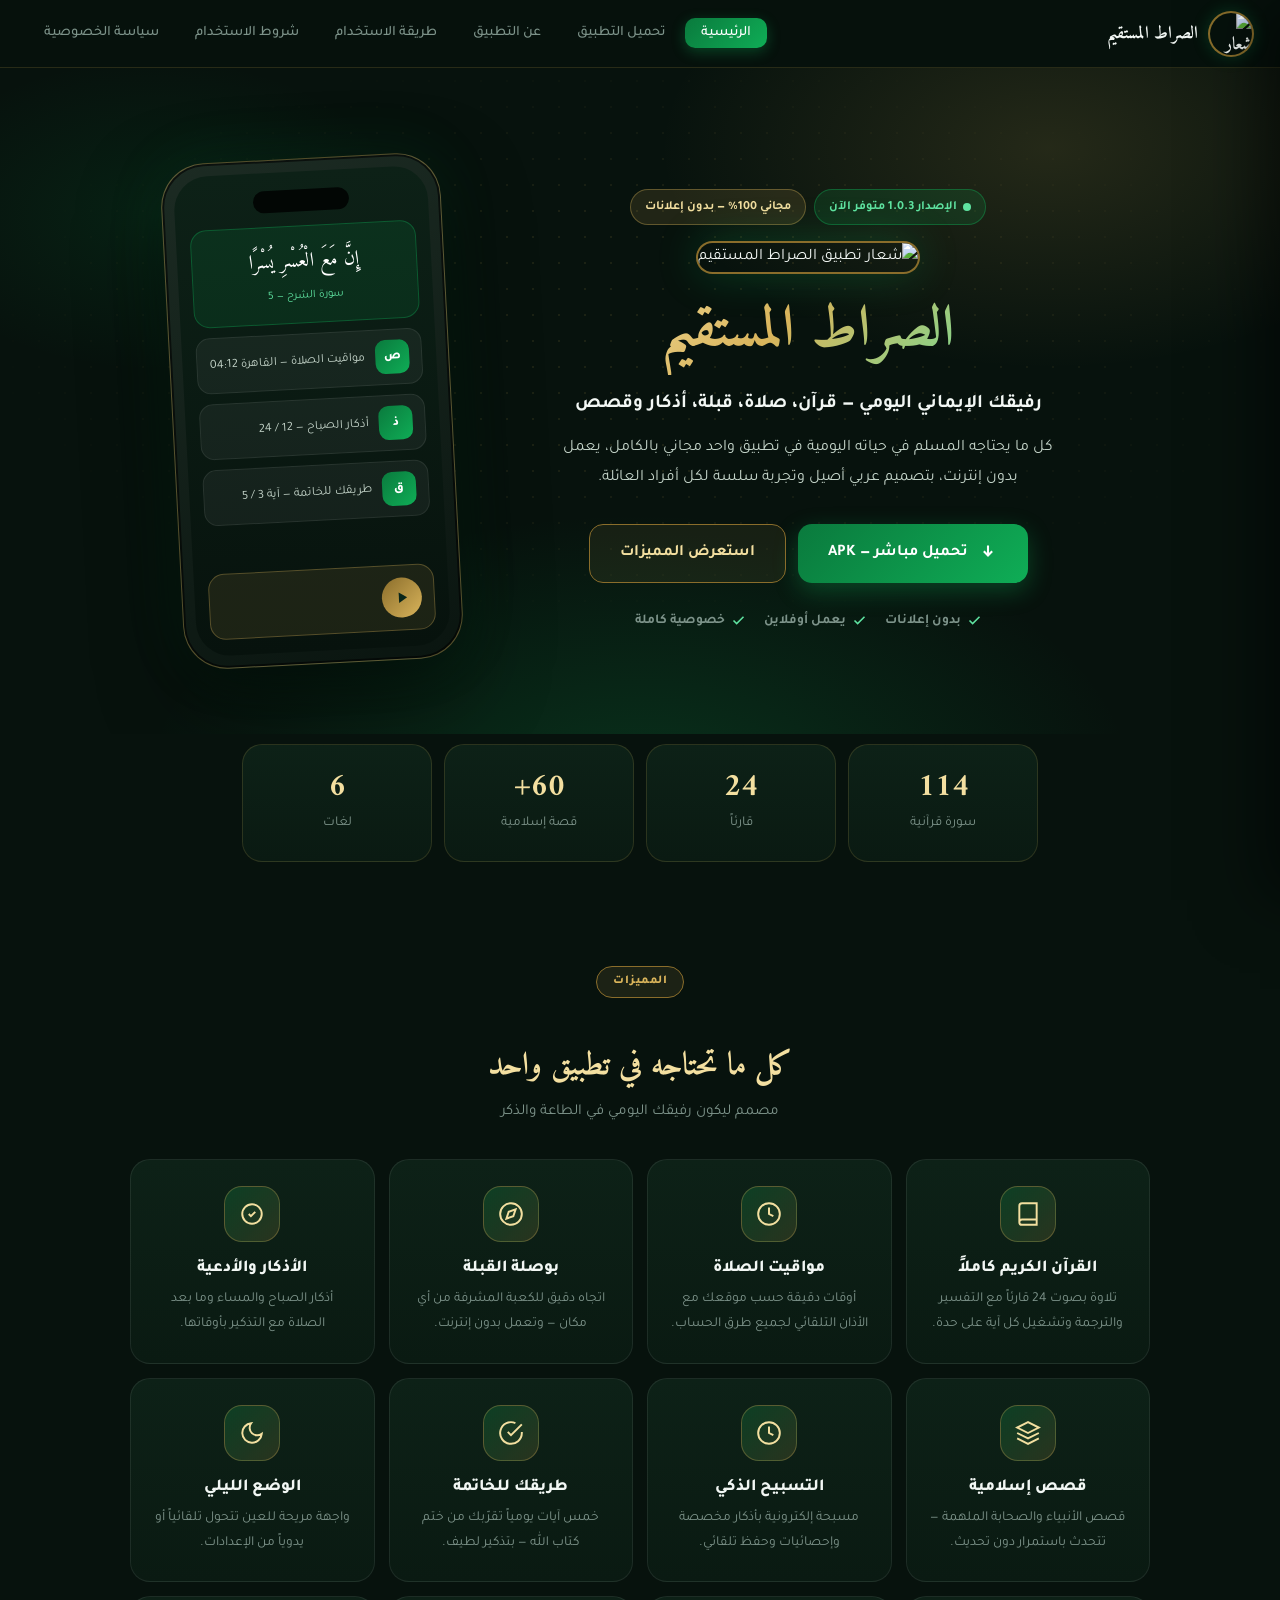
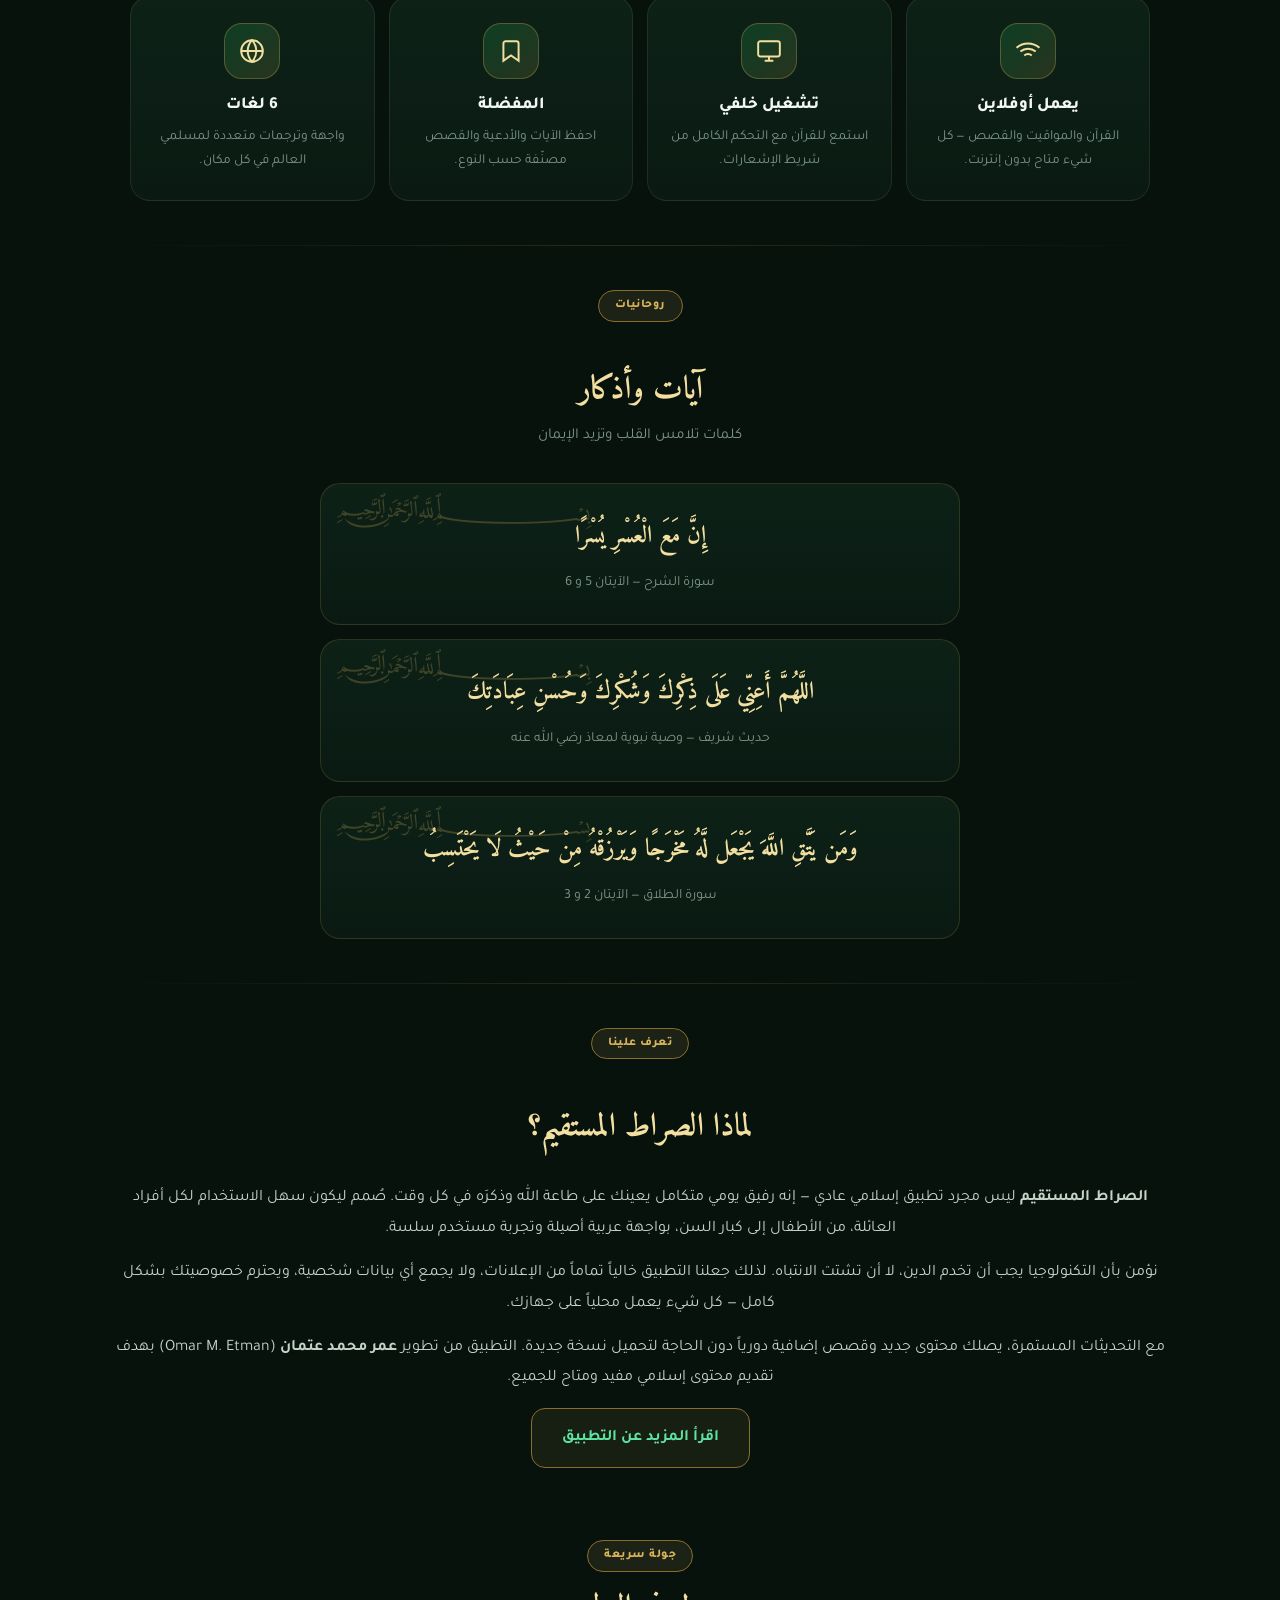
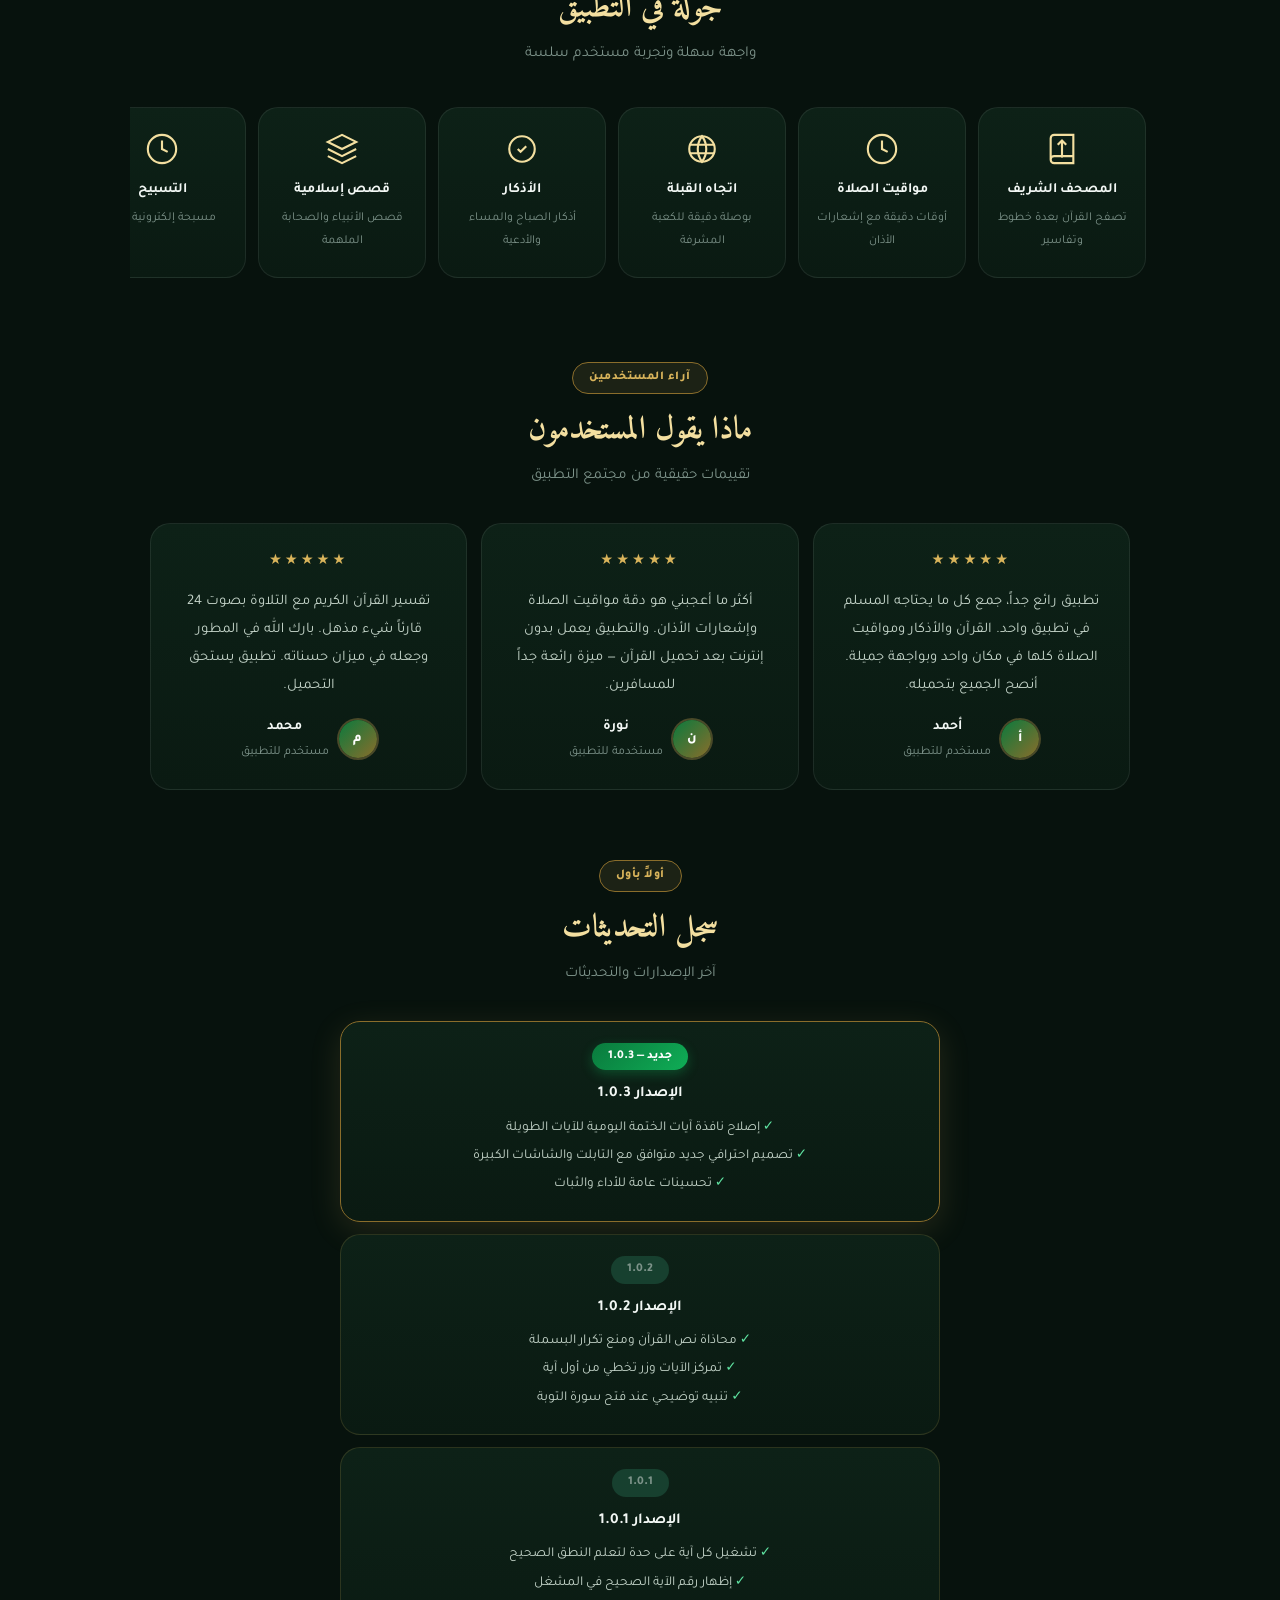
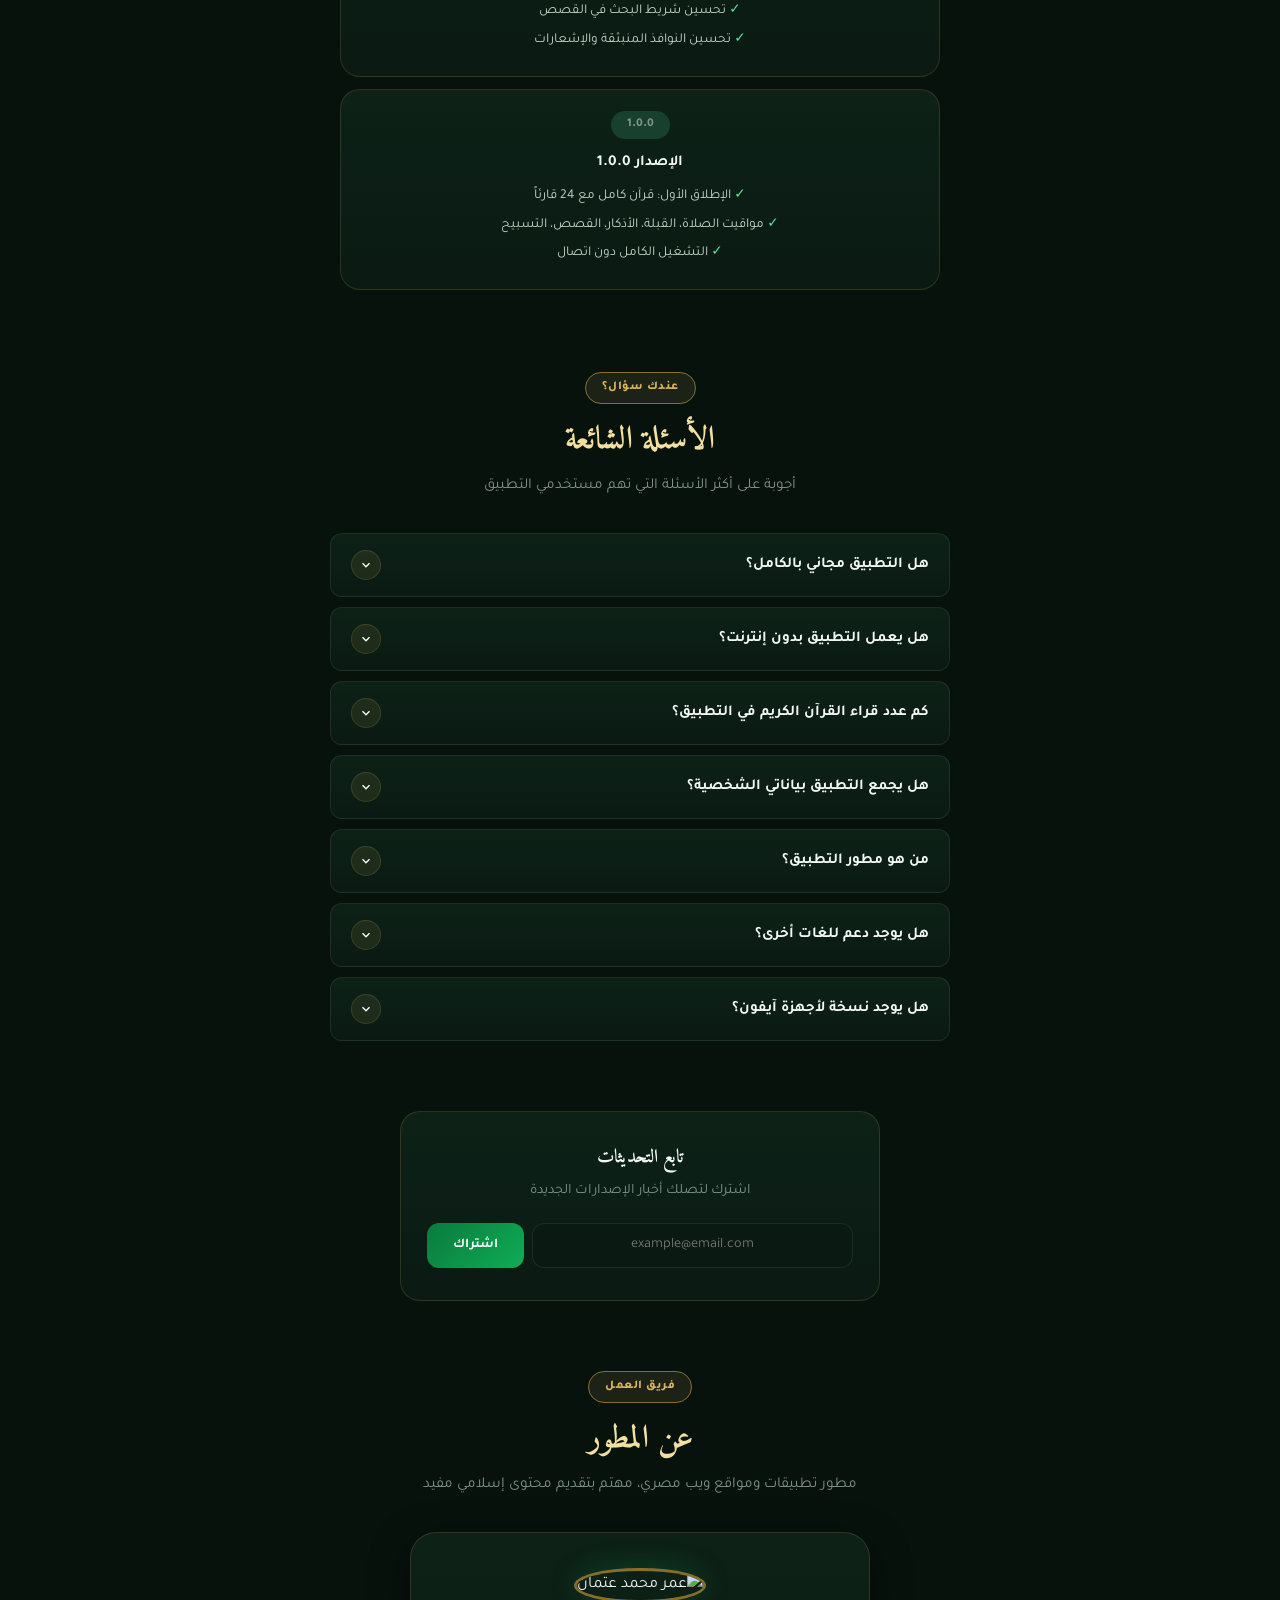
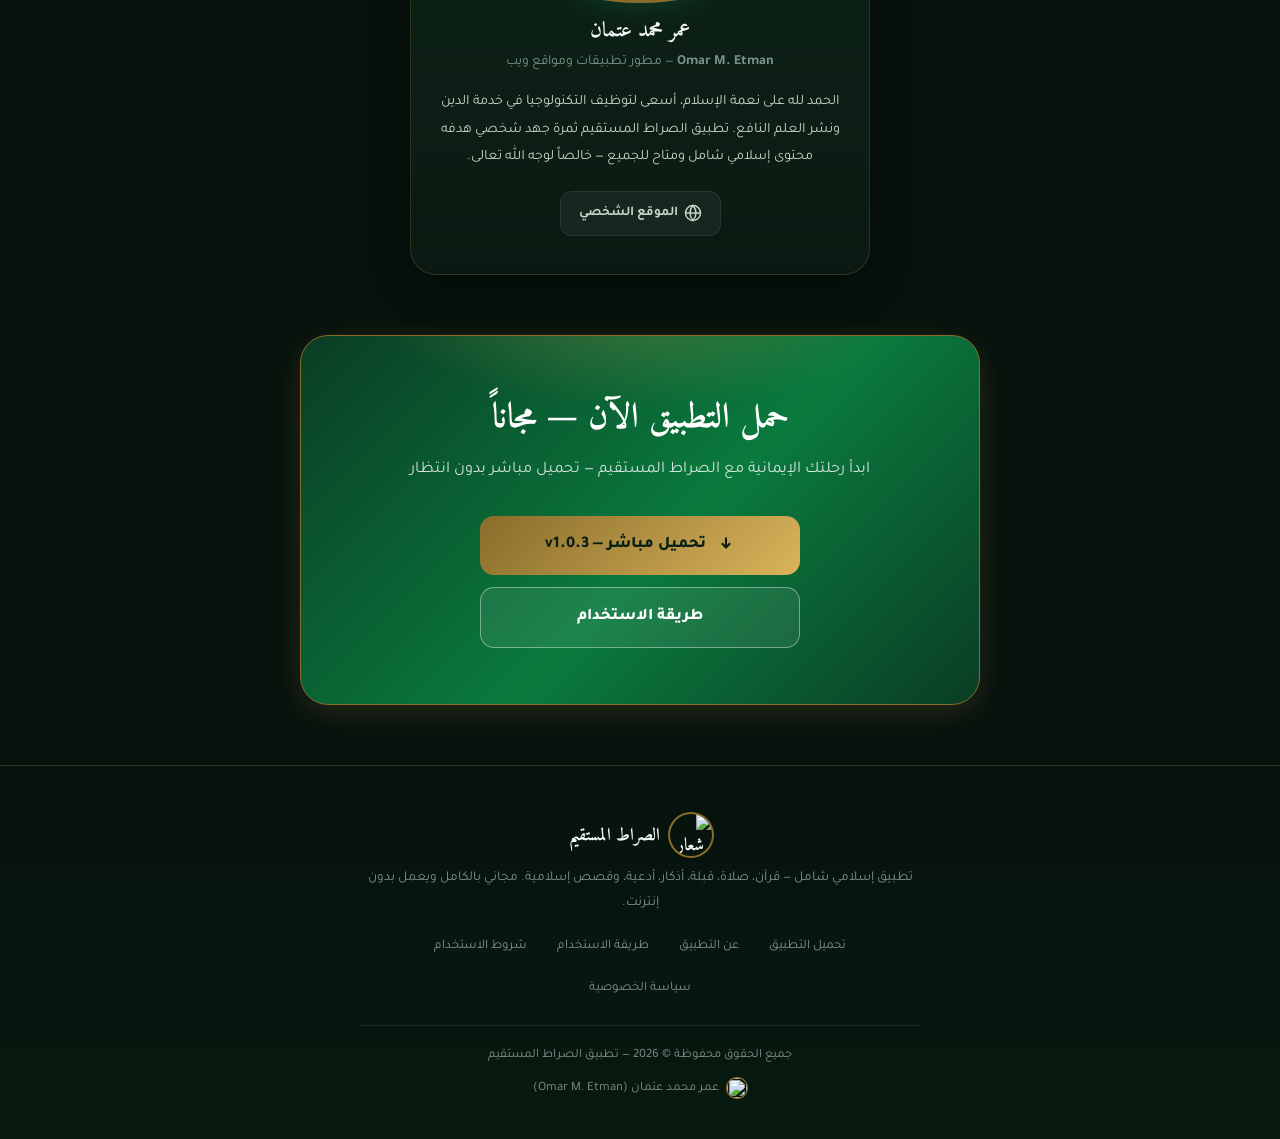
==== index.html @ 307fc407 "Website v2: emerald+gold redesign, direct APK download v1.0.3" ====
<!DOCTYPE html>
<html lang="ar" dir="rtl">
<head>
  <meta charset="UTF-8">
  <meta name="viewport" content="width=device-width, initial-scale=1.0">

  <title>الصراط المستقيم — تطبيق إسلامي متكامل | قرآن، صلاة، أذكار</title>
  <meta name="title" content="الصراط المستقيم — تطبيق إسلامي متكامل للقرآن والصلاة والأذكار">
  <meta name="description" content="تطبيق إسلامي شامل مجاني: القرآن الكريم كاملاً بصوت 24 قارئاً مع التفسير والترجمة، مواقيت الصلاة الدقيقة، بوصلة القبلة، الأذكار والأدعية، قصص الأنبياء والصحابة، تسبيح إلكتروني. يعمل بدون إنترنت.">
  <meta name="keywords" content="الصراط المستقيم, تطبيق إسلامي, قرآن كريم, مواقيت الصلاة, أذكار, أدعية, قصص الأنبياء, صحابة, قبلة, تسبيح, Islamic app, Sirat El-Mustaqeem">
  <meta name="author" content="تطبيق الصراط المستقيم">
  <meta name="robots" content="index, follow, max-snippet:-1, max-image-preview:large">
  <link rel="canonical" href="https://sirat-el-mustaqeem.netlify.app">

  <meta property="og:type" content="website">
  <meta property="og:url" content="https://sirat-el-mustaqeem.netlify.app">
  <meta property="og:title" content="الصراط المستقيم — تطبيق إسلامي متكامل">
  <meta property="og:description" content="تطبيق إسلامي مجاني شامل: القرآن كاملاً بصوت 24 قارئاً، مواقيت الصلاة، بوصلة القبلة، الأذكار، الأدعية، قصص الأنبياء والصحابة.">
  <meta property="og:image" content="https://i.ibb.co/MxVwcNMV/logo.png">
  <meta property="og:image:width" content="512">
  <meta property="og:image:height" content="512">
  <meta property="og:locale" content="ar_AR">
  <meta property="og:site_name" content="الصراط المستقيم">

  <meta name="twitter:card" content="summary_large_image">
  <meta name="twitter:title" content="الصراط المستقيم — تطبيق إسلامي متكامل">
  <meta name="twitter:description" content="القرآن الكريم كاملاً بصوت 24 قارئاً، مواقيت الصلاة، بوصلة القبلة، الأذكار، الأدعية، قصص الأنبياء والصحابة — تطبيق إسلامي شامل مجاني.">
  <meta name="twitter:image" content="https://i.ibb.co/MxVwcNMV/logo.png">

  <script type="application/ld+json">
  {
    "@context": "https://schema.org",
    "@type": "MobileApplication",
    "name": "الصراط المستقيم",
    "alternateName": "Sirat El-Mustaqeem",
    "applicationCategory": "Lifestyle",
    "operatingSystem": "Android 6.0+",
    "softwareVersion": "1.0.3",
    "description": "تطبيق إسلامي متكامل: القرآن الكريم كاملاً مع 24 قارئاً، مواقيت الصلاة، بوصلة القبلة، الأذكار والأدعية، قصص الأنبياء والصحابة.",
    "offers": { "@type": "Offer", "price": "0", "priceCurrency": "USD" },
    "author": {
      "@type": "Person",
      "name": "عمر محمد عتمان",
      "alternateName": ["Omar M. Etman", "عمر محمد عتمان", "omarmetman"],
      "url": "https://omarmetman.vercel.app",
      "sameAs": ["https://www.linkedin.com/in/omar-m-etman/"]
    },
    "creator": {
      "@type": "Person",
      "name": "عمر محمد عتمان",
      "url": "https://omarmetman.vercel.app"
    }
  }
  </script>
  <script type="application/ld+json">
  {
    "@context": "https://schema.org",
    "@type": "Organization",
    "name": "الصراط المستقيم",
    "alternateName": "Sirat El-Mustaqeem",
    "url": "https://sirat-el-mustaqeem.netlify.app",
    "logo": "https://i.ibb.co/MxVwcNMV/logo.png",
    "foundingDate": "2025",
    "founder": {
      "@type": "Person",
      "name": "عمر محمد عتمان",
      "alternateName": "Omar M. Etman"
    },
    "contactPoint": {
      "@type": "ContactPoint",
      "email": "omarmetman90@gmail.com",
      "contactType": "support",
      "name": "عمر محمد عتمان"
    }
  }
  </script>
  <script type="application/ld+json">
  {
    "@context": "https://schema.org",
    "@type": "FAQPage",
    "mainEntity": [
      {"@type":"Question","name":"هل التطبيق مجاني؟","acceptedAnswer":{"@type":"Answer","text":"نعم، التطبيق مجاني بالكامل ولا يحتوي على أي إعلانات أو اشتراكات."}},
      {"@type":"Question","name":"هل يعمل التطبيق بدون إنترنت؟","acceptedAnswer":{"@type":"Answer","text":"نعم، يمكن تحميل القرآن كاملاً بصوت القراء والأذكار للاستخدام دون اتصال."}},
      {"@type":"Question","name":"من هو مطور التطبيق؟","acceptedAnswer":{"@type":"Answer","text":"التطبيق من تطوير عمر محمد عتمان (Omar M. Etman)، مطور تطبيقات ومواقع ويب مصري."}},
      {"@type":"Question","name":"كم عدد قراء القرآن في التطبيق؟","acceptedAnswer":{"@type":"Answer","text":"يحتوي التطبيق على 24 قارئاً من أشهر قراء العالم الإسلامي."}}
    ]
  }
  </script>

  <link rel="icon" type="image/png" href="https://i.ibb.co/MxVwcNMV/logo.png">
  <link rel="apple-touch-icon" href="https://i.ibb.co/MxVwcNMV/logo.png">
  <meta name="theme-color" content="#07120d">
  <link rel="preconnect" href="https://fonts.googleapis.com">
  <link rel="preconnect" href="https://fonts.gstatic.com" crossorigin>
  <link href="https://fonts.googleapis.com/css2?family=Amiri:wght@400;600;700&family=Tajawal:wght@400;500;700;800&display=swap" rel="stylesheet">
  <link rel="stylesheet" href="style.css">
</head>
<body>
<div class="scroll-progress" id="scrollProgress"></div>
<button class="back-to-top" id="backToTop" onclick="window.scrollTo({top:0,behavior:'smooth'})" aria-label="العودة للأعلى">
  <svg viewBox="0 0 24 24" width="20" height="20" fill="none" stroke="currentColor" stroke-width="3"><polyline points="18 15 12 9 6 15"/></svg>
</button>

<header>
  <a href="index.html" class="logo">
    <img src="https://i.ibb.co/MxVwcNMV/logo.png" alt="شعار تطبيق الصراط المستقيم">
    <span>الصراط المستقيم</span>
  </a>
  <nav>
    <ul class="nav-links">
      <li><a href="index.html" class="active">الرئيسية</a></li>
      <li><a href="download.html">تحميل التطبيق</a></li>
      <li><a href="about.html">عن التطبيق</a></li>
      <li><a href="usage.html">طريقة الاستخدام</a></li>
      <li><a href="terms.html">شروط الاستخدام</a></li>
      <li><a href="privacy.html">سياسة الخصوصية</a></li>
    </ul>
  </nav>
  <button class="menu-btn" id="menuToggle" aria-label="فتح القائمة">
    <svg viewBox="0 0 24 24" width="26" height="26" stroke="currentColor" stroke-width="2.5" fill="none" stroke-linecap="round"><line x1="3" y1="12" x2="21" y2="12"/><line x1="3" y1="6" x2="21" y2="6"/><line x1="3" y1="18" x2="21" y2="18"/></svg>
  </button>
</header>

<div class="overlay" id="overlay"></div>
<div class="sidebar" id="sidebar">
  <div class="sidebar-header">
    <div class="logo">
      <img src="https://i.ibb.co/MxVwcNMV/logo.png" alt="شعار تطبيق الصراط المستقيم">
      <span>الصراط المستقيم</span>
    </div>
    <button class="close-btn" id="closeSidebar" aria-label="إغلاق القائمة">
      <svg viewBox="0 0 24 24" width="22" height="22" stroke="currentColor" stroke-width="2.5" fill="none" stroke-linecap="round"><line x1="18" y1="6" x2="6" y2="18"/><line x1="6" y1="6" x2="18" y2="18"/></svg>
    </button>
  </div>
  <ul class="sidebar-links">
    <li><a href="index.html" class="active">الرئيسية</a></li>
    <li><a href="download.html">تحميل التطبيق</a></li>
    <li><a href="about.html">عن التطبيق</a></li>
    <li><a href="usage.html">طريقة الاستخدام</a></li>
    <li><a href="terms.html">شروط الاستخدام</a></li>
    <li><a href="privacy.html">سياسة الخصوصية</a></li>
  </ul>
</div>

<section class="hero">
  <div class="hero-bg"></div>
  <div class="hero-inner">
    <div class="hero-content">
      <div class="hero-badges">
        <span class="hero-badge green"><span class="pulse-dot"></span> الإصدار 1.0.3 متوفر الآن</span>
        <span class="hero-badge">مجاني 100% — بدون إعلانات</span>
      </div>
      <div class="hero-logo">
        <img src="https://i.ibb.co/MxVwcNMV/logo.png" alt="شعار تطبيق الصراط المستقيم">
      </div>
      <h1>الصراط المستقيم</h1>
      <p class="hero-subtitle">رفيقك الإيماني اليومي — قرآن، صلاة، قبلة، أذكار وقصص</p>
      <p class="hero-desc">كل ما يحتاجه المسلم في حياته اليومية في تطبيق واحد مجاني بالكامل، يعمل بدون إنترنت، بتصميم عربي أصيل وتجربة سلسة لكل أفراد العائلة.</p>
      <div class="btns">
        <a href="https://github.com/omarmetman/Sirat-E-Mustaqeem/releases/latest/download/Sirat-E-Mustaqeem-v1.0.3.apk" class="btn btn-primary" download="Sirat-E-Mustaqeem-v1.0.3.apk">
          <svg viewBox="0 0 24 24" width="20" height="20" fill="none" stroke="currentColor" stroke-width="2.5"><polyline points="7 10 12 15 17 10"/><line x1="12" y1="15" x2="12" y2="3"/></svg>
          تحميل مباشر — APK
        </a>
        <a href="#features" class="btn btn-outline">استعرض المميزات</a>
      </div>
      <div class="trust-row">
        <span><svg viewBox="0 0 24 24" width="15" height="15" fill="none" stroke="currentColor" stroke-width="2.5"><polyline points="20 6 9 17 4 12"/></svg> بدون إعلانات</span>
        <span><svg viewBox="0 0 24 24" width="15" height="15" fill="none" stroke="currentColor" stroke-width="2.5"><polyline points="20 6 9 17 4 12"/></svg> يعمل أوفلاين</span>
        <span><svg viewBox="0 0 24 24" width="15" height="15" fill="none" stroke="currentColor" stroke-width="2.5"><polyline points="20 6 9 17 4 12"/></svg> خصوصية كاملة</span>
      </div>
    </div>
    <div class="phone-mockup" aria-hidden="true">
      <div class="phone-screen">
        <div class="phone-notch"></div>
        <div class="phone-verse">
          <div class="ar">إِنَّ مَعَ الْعُسْرِ يُسْرًا</div>
          <div class="ref">سورة الشرح — 5</div>
        </div>
        <div class="phone-row"><span class="dot">ص</span> مواقيت الصلاة — القاهرة 04:12</div>
        <div class="phone-row"><span class="dot">ذ</span> أذكار الصباح — 12 / 24</div>
        <div class="phone-row"><span class="dot">ق</span> طريقك للخاتمة — آية 3 / 5</div>
        <div class="phone-player">
          <span class="play"><svg viewBox="0 0 24 24" width="18" height="18" fill="currentColor"><path d="M8 5v14l11-7z"/></svg></span>
          <span class="bars"><i></i><i></i><i></i><i></i><i></i><i></i><i></i><i></i><i></i><i></i><i></i><i></i></span>
        </div>
      </div>
    </div>
  </div>
</section>

<section class="stats-section reveal">
  <div class="stats-row">
    <div class="stat-item"><span class="stat-number" data-count="114">114</span><span class="stat-label">سورة قرآنية</span></div>
    <div class="stat-item"><span class="stat-number" data-count="24">24</span><span class="stat-label">قارئاً</span></div>
    <div class="stat-item"><span class="stat-number" data-count="60" data-suffix="+">60+</span><span class="stat-label">قصة إسلامية</span></div>
    <div class="stat-item"><span class="stat-number" data-count="6">6</span><span class="stat-label">لغات</span></div>
  </div>
</section>

<main>
  <div class="main-card reveal" id="features" style="background:none;border:none;box-shadow:none;padding:0;max-width:1060px">
    <div class="section-title">
      <span class="kicker">المميزات</span>
      <h2>كل ما تحتاجه في تطبيق واحد</h2>
      <p>مصمم ليكون رفيقك اليومي في الطاعة والذكر</p>
    </div>

    <div class="features-grid">
      <div class="feature-card">
        <div class="f-icon"><svg viewBox="0 0 24 24" width="26" height="26" fill="none" stroke="currentColor" stroke-width="1.8"><path d="M4 19.5v-15A2.5 2.5 0 0 1 6.5 2H20v20H6.5a2.5 2.5 0 0 1 0-5H20"/></svg></div>
        <h3>القرآن الكريم كاملاً</h3>
        <p>تلاوة بصوت 24 قارئاً مع التفسير والترجمة وتشغيل كل آية على حدة.</p>
      </div>
      <div class="feature-card">
        <div class="f-icon"><svg viewBox="0 0 24 24" width="26" height="26" fill="none" stroke="currentColor" stroke-width="1.8"><circle cx="12" cy="12" r="10"/><polyline points="12 6 12 12 16 14"/></svg></div>
        <h3>مواقيت الصلاة</h3>
        <p>أوقات دقيقة حسب موقعك مع الأذان التلقائي لجميع طرق الحساب.</p>
      </div>
      <div class="feature-card">
        <div class="f-icon"><svg viewBox="0 0 24 24" width="26" height="26" fill="none" stroke="currentColor" stroke-width="1.8"><circle cx="12" cy="12" r="10"/><polygon points="16.24 7.76 14.12 14.12 7.76 16.24 9.88 9.88 16.24 7.76"/></svg></div>
        <h3>بوصلة القبلة</h3>
        <p>اتجاه دقيق للكعبة المشرفة من أي مكان — وتعمل بدون إنترنت.</p>
      </div>
      <div class="feature-card">
        <div class="f-icon"><svg viewBox="0 0 24 24" width="26" height="26" fill="none" stroke="currentColor" stroke-width="1.8"><path d="M9 12l2 2 4-4"/><path d="M21 12a9 9 0 1 1-18 0 9 9 0 0 1 18 0z"/></svg></div>
        <h3>الأذكار والأدعية</h3>
        <p>أذكار الصباح والمساء وما بعد الصلاة مع التذكير بأوقاتها.</p>
      </div>
      <div class="feature-card">
        <div class="f-icon"><svg viewBox="0 0 24 24" width="26" height="26" fill="none" stroke="currentColor" stroke-width="1.8"><path d="M12 2L2 7l10 5 10-5-10-5z"/><path d="M2 17l10 5 10-5"/><path d="M2 12l10 5 10-5"/></svg></div>
        <h3>قصص إسلامية</h3>
        <p>قصص الأنبياء والصحابة الملهمة — تتحدث باستمرار دون تحديث.</p>
      </div>
      <div class="feature-card">
        <div class="f-icon"><svg viewBox="0 0 24 24" width="26" height="26" fill="none" stroke="currentColor" stroke-width="1.8"><circle cx="12" cy="12" r="10"/><path d="M12 6v6l4 2"/></svg></div>
        <h3>التسبيح الذكي</h3>
        <p>مسبحة إلكترونية بأذكار مخصصة وإحصائيات وحفظ تلقائي.</p>
      </div>
      <div class="feature-card">
        <div class="f-icon"><svg viewBox="0 0 24 24" width="26" height="26" fill="none" stroke="currentColor" stroke-width="1.8"><path d="M22 11.08V12a10 10 0 1 1-5.93-9.14"/><polyline points="22 4 12 14.01 9 11.01"/></svg></div>
        <h3>طريقك للخاتمة</h3>
        <p>خمس آيات يومياً تقرّبك من ختم كتاب الله — بتذكير لطيف.</p>
      </div>
      <div class="feature-card">
        <div class="f-icon"><svg viewBox="0 0 24 24" width="26" height="26" fill="none" stroke="currentColor" stroke-width="1.8"><path d="M21 12.79A9 9 0 1 1 11.21 3 7 7 0 0 0 21 12.79z"/></svg></div>
        <h3>الوضع الليلي</h3>
        <p>واجهة مريحة للعين تتحول تلقائياً أو يدوياً من الإعدادات.</p>
      </div>
      <div class="feature-card">
        <div class="f-icon"><svg viewBox="0 0 24 24" width="26" height="26" fill="none" stroke="currentColor" stroke-width="1.8"><path d="M5 12.55a11 11 0 0 1 14.08 0"/><path d="M1.42 9a16 16 0 0 1 21.16 0"/><path d="M8.53 16.11a6 6 0 0 1 6.95 0"/><line x1="12" y1="20" x2="12.01" y2="20"/></svg></div>
        <h3>يعمل أوفلاين</h3>
        <p>القرآن والمواقيت والقصص — كل شيء متاح بدون إنترنت.</p>
      </div>
      <div class="feature-card">
        <div class="f-icon"><svg viewBox="0 0 24 24" width="26" height="26" fill="none" stroke="currentColor" stroke-width="1.8"><rect x="2" y="3" width="20" height="14" rx="2"/><line x1="8" y1="21" x2="16" y2="21"/><line x1="12" y1="17" x2="12" y2="21"/></svg></div>
        <h3>تشغيل خلفي</h3>
        <p>استمع للقرآن مع التحكم الكامل من شريط الإشعارات.</p>
      </div>
      <div class="feature-card">
        <div class="f-icon"><svg viewBox="0 0 24 24" width="26" height="26" fill="none" stroke="currentColor" stroke-width="1.8"><path d="M19 21l-7-5-7 5V5a2 2 0 0 1 2-2h10a2 2 0 0 1 2 2z"/></svg></div>
        <h3>المفضلة</h3>
        <p>احفظ الآيات والأدعية والقصص مصنّفة حسب النوع.</p>
      </div>
      <div class="feature-card">
        <div class="f-icon"><svg viewBox="0 0 24 24" width="26" height="26" fill="none" stroke="currentColor" stroke-width="1.8"><circle cx="12" cy="12" r="10"/><line x1="2" y1="12" x2="22" y2="12"/><path d="M12 2a15.3 15.3 0 0 1 4 10 15.3 15.3 0 0 1-4 10 15.3 15.3 0 0 1-4-10 15.3 15.3 0 0 1 4-10z"/></svg></div>
        <h3>6 لغات</h3>
        <p>واجهة وترجمات متعددة لمسلمي العالم في كل مكان.</p>
      </div>
    </div>

    <div class="divider" style="height:1px;background:linear-gradient(90deg,transparent,var(--border),transparent);margin:44px 0"></div>

    <div class="section-title">
      <span class="kicker">روحانيات</span>
      <h2>آيات وأذكار</h2>
      <p>كلمات تلامس القلب وتزيد الإيمان</p>
    </div>

    <div class="spiritual-list">
      <div class="spiritual-item">
        <div class="arabic">إِنَّ مَعَ الْعُسْرِ يُسْرًا</div>
        <p class="translation">سورة الشرح — الآيتان 5 و 6</p>
      </div>
      <div class="spiritual-item">
        <div class="arabic">اللَّهُمَّ أَعِنِّي عَلَى ذِكْرِكَ وَشُكْرِكَ وَحُسْنِ عِبَادَتِكَ</div>
        <p class="translation">حديث شريف — وصية نبوية لمعاذ رضي الله عنه</p>
      </div>
      <div class="spiritual-item">
        <div class="arabic">وَمَن يَتَّقِ اللَّهَ يَجْعَل لَّهُ مَخْرَجًا وَيَرْزُقْهُ مِنْ حَيْثُ لَا يَحْتَسِبُ</div>
        <p class="translation">سورة الطلاق — الآيتان 2 و 3</p>
      </div>
    </div>

    <div class="divider" style="height:1px;background:linear-gradient(90deg,transparent,var(--border),transparent);margin:44px 0"></div>

    <div class="section-title">
      <span class="kicker">تعرف علينا</span>
      <h2>لماذا الصراط المستقيم؟</h2>
    </div>

    <div class="about-app-text">
      <p><strong>الصراط المستقيم</strong> ليس مجرد تطبيق إسلامي عادي — إنه رفيق يومي متكامل يعينك على طاعة الله وذكرَه في كل وقت. صُمم ليكون سهل الاستخدام لكل أفراد العائلة، من الأطفال إلى كبار السن، بواجهة عربية أصيلة وتجربة مستخدم سلسة.</p>
      <p>نؤمن بأن التكنولوجيا يجب أن تخدم الدين، لا أن تشتت الانتباه. لذلك جعلنا التطبيق خالياً تماماً من الإعلانات، ولا يجمع أي بيانات شخصية، ويحترم خصوصيتك بشكل كامل — كل شيء يعمل محلياً على جهازك.</p>
      <p>مع التحديثات المستمرة، يصلك محتوى جديد وقصص إضافية دورياً دون الحاجة لتحميل نسخة جديدة. التطبيق من تطوير <strong>عمر محمد عتمان</strong> (Omar M. Etman) بهدف تقديم محتوى إسلامي مفيد ومتاح للجميع.</p>
      <p style="text-align:center;margin-top:14px"><a href="about.html" class="btn btn-outline">اقرأ المزيد عن التطبيق</a></p>
    </div>
  </div>
</main>

<section class="screenshots-section reveal">
  <div class="section-title">
    <span class="kicker">جولة سريعة</span>
    <h2>جولة في التطبيق</h2>
    <p>واجهة سهلة وتجربة مستخدم سلسة</p>
  </div>
  <div class="screenshots-scroll">
    <div class="screenshot-card">
      <svg class="scr-icon" viewBox="0 0 24 24" fill="none" stroke="currentColor" stroke-width="1.5"><path d="M4 19.5v-15A2.5 2.5 0 0 1 6.5 2H20v20H6.5a2.5 2.5 0 0 1 0-5H20"/><path d="M12 6v12"/><path d="M9 9l3-3 3 3"/></svg>
      <h4>المصحف الشريف</h4>
      <p>تصفح القرآن بعدة خطوط وتفاسير</p>
    </div>
    <div class="screenshot-card">
      <svg class="scr-icon" viewBox="0 0 24 24" fill="none" stroke="currentColor" stroke-width="1.5"><circle cx="12" cy="12" r="10"/><polyline points="12 6 12 12 16 14"/></svg>
      <h4>مواقيت الصلاة</h4>
      <p>أوقات دقيقة مع إشعارات الأذان</p>
    </div>
    <div class="screenshot-card">
      <svg class="scr-icon" viewBox="0 0 24 24" fill="none" stroke="currentColor" stroke-width="1.5"><path d="M21 12a9 9 0 1 1-18 0 9 9 0 0 1 18 0z"/><path d="M3.6 9h16.8M3.6 15h16.8"/><path d="M12 3a15 15 0 0 1 0 18 15 15 0 0 1 0-18z"/></svg>
      <h4>اتجاه القبلة</h4>
      <p>بوصلة دقيقة للكعبة المشرفة</p>
    </div>
    <div class="screenshot-card">
      <svg class="scr-icon" viewBox="0 0 24 24" fill="none" stroke="currentColor" stroke-width="1.5"><path d="M9 12l2 2 4-4"/><path d="M21 12a9 9 0 1 1-18 0 9 9 0 0 1 18 0z"/></svg>
      <h4>الأذكار</h4>
      <p>أذكار الصباح والمساء والأدعية</p>
    </div>
    <div class="screenshot-card">
      <svg class="scr-icon" viewBox="0 0 24 24" fill="none" stroke="currentColor" stroke-width="1.5"><path d="M12 2L2 7l10 5 10-5-10-5z"/><path d="M2 17l10 5 10-5"/><path d="M2 12l10 5 10-5"/></svg>
      <h4>قصص إسلامية</h4>
      <p>قصص الأنبياء والصحابة الملهمة</p>
    </div>
    <div class="screenshot-card">
      <svg class="scr-icon" viewBox="0 0 24 24" fill="none" stroke="currentColor" stroke-width="1.5"><circle cx="12" cy="12" r="10"/><path d="M12 6v6l4 2"/></svg>
      <h4>التسبيح</h4>
      <p>مسبحة إلكترونية ذكية</p>
    </div>
  </div>
</section>

<section class="testimonials-section reveal">
  <div class="section-title">
    <span class="kicker">آراء المستخدمين</span>
    <h2>ماذا يقول المستخدمون</h2>
    <p>تقييمات حقيقية من مجتمع التطبيق</p>
  </div>
  <div class="testimonials-list">
    <div class="testimonial-item">
      <div class="stars">★★★★★</div>
      <p class="quote">تطبيق رائع جداً، جمع كل ما يحتاجه المسلم في تطبيق واحد. القرآن والأذكار ومواقيت الصلاة كلها في مكان واحد وبواجهة جميلة. أنصح الجميع بتحميله.</p>
      <div class="author">
        <div class="author-avatar">أ</div>
        <div><div class="author-name">أحمد</div><div class="author-title">مستخدم للتطبيق</div></div>
      </div>
    </div>
    <div class="testimonial-item">
      <div class="stars">★★★★★</div>
      <p class="quote">أكثر ما أعجبني هو دقة مواقيت الصلاة وإشعارات الأذان. والتطبيق يعمل بدون إنترنت بعد تحميل القرآن — ميزة رائعة جداً للمسافرين.</p>
      <div class="author">
        <div class="author-avatar">ن</div>
        <div><div class="author-name">نورة</div><div class="author-title">مستخدمة للتطبيق</div></div>
      </div>
    </div>
    <div class="testimonial-item">
      <div class="stars">★★★★★</div>
      <p class="quote">تفسير القرآن الكريم مع التلاوة بصوت 24 قارئاً شيء مذهل. بارك الله في المطور وجعله في ميزان حسناته. تطبيق يستحق التحميل.</p>
      <div class="author">
        <div class="author-avatar">م</div>
        <div><div class="author-name">محمد</div><div class="author-title">مستخدم للتطبيق</div></div>
      </div>
    </div>
  </div>
</section>

<section class="changelog-section reveal">
  <div class="section-title">
    <span class="kicker">أولاً بأول</span>
    <h2>سجل التحديثات</h2>
    <p>آخر الإصدارات والتحديثات</p>
  </div>
  <div class="version-item latest">
    <span class="v-badge">جديد — 1.0.3</span>
    <div class="v-details">
      <h4>الإصدار 1.0.3</h4>
      <ul>
        <li>إصلاح نافذة آيات الختمة اليومية للآيات الطويلة</li>
        <li>تصميم احترافي جديد متوافق مع التابلت والشاشات الكبيرة</li>
        <li>تحسينات عامة للأداء والثبات</li>
      </ul>
    </div>
  </div>
  <div class="version-item">
    <span class="v-badge" style="background:var(--surface-3);color:var(--text-muted);box-shadow:none">1.0.2</span>
    <div class="v-details">
      <h4>الإصدار 1.0.2</h4>
      <ul>
        <li>محاذاة نص القرآن ومنع تكرار البسملة</li>
        <li>تمركز الآيات وزر تخطي من أول آية</li>
        <li>تنبيه توضيحي عند فتح سورة التوبة</li>
      </ul>
    </div>
  </div>
  <div class="version-item">
    <span class="v-badge" style="background:var(--surface-3);color:var(--text-muted);box-shadow:none">1.0.1</span>
    <div class="v-details">
      <h4>الإصدار 1.0.1</h4>
      <ul>
        <li>تشغيل كل آية على حدة لتعلم النطق الصحيح</li>
        <li>إظهار رقم الآية الصحيح في المشغل</li>
        <li>تحسين شريط البحث في القصص</li>
        <li>تحسين النوافذ المنبثقة والإشعارات</li>
      </ul>
    </div>
  </div>
  <div class="version-item">
    <span class="v-badge" style="background:var(--surface-3);color:var(--text-muted);box-shadow:none">1.0.0</span>
    <div class="v-details">
      <h4>الإصدار 1.0.0</h4>
      <ul>
        <li>الإطلاق الأول: قرآن كامل مع 24 قارئاً</li>
        <li>مواقيت الصلاة، القبلة، الأذكار، القصص، التسبيح</li>
        <li>التشغيل الكامل دون اتصال</li>
      </ul>
    </div>
  </div>
</section>

<section class="faq-section reveal">
  <div class="section-title">
    <span class="kicker">عندك سؤال؟</span>
    <h2>الأسئلة الشائعة</h2>
    <p>أجوبة على أكثر الأسئلة التي تهم مستخدمي التطبيق</p>
  </div>
  <div class="faq-list">
    <div class="faq-item">
      <button class="faq-question" onclick="toggleFaq(this)">
        <span>هل التطبيق مجاني بالكامل؟</span>
        <span class="faq-icon"><svg viewBox="0 0 24 24" fill="none" stroke="currentColor" stroke-width="2.5"><polyline points="6 9 12 15 18 9"/></svg></span>
      </button>
      <div class="faq-answer">
        <p>نعم، تطبيق الصراط المستقيم مجاني بالكامل ولا يحتوي على أي إعلانات أو اشتراكات أو عمليات شراء داخلية. جميع الميزات متاحة بدون أي دفع — خالصاً لوجه الله تعالى.</p>
      </div>
    </div>
    <div class="faq-item">
      <button class="faq-question" onclick="toggleFaq(this)">
        <span>هل يعمل التطبيق بدون إنترنت؟</span>
        <span class="faq-icon"><svg viewBox="0 0 24 24" fill="none" stroke="currentColor" stroke-width="2.5"><polyline points="6 9 12 15 18 9"/></svg></span>
      </button>
      <div class="faq-answer">
        <p>نعم، يمكنك تحميل القرآن الكريم كاملاً بصوت جميع القرّاء وجدول مواقيت الصلاة لـ 60 يوماً وجميع القصص الإسلامية لاستخدامها دون اتصال بالإنترنت.</p>
      </div>
    </div>
    <div class="faq-item">
      <button class="faq-question" onclick="toggleFaq(this)">
        <span>كم عدد قراء القرآن الكريم في التطبيق؟</span>
        <span class="faq-icon"><svg viewBox="0 0 24 24" fill="none" stroke="currentColor" stroke-width="2.5"><polyline points="6 9 12 15 18 9"/></svg></span>
      </button>
      <div class="faq-answer">
        <p>يحتوي التطبيق على 24 قارئاً من أشهر قراء العالم الإسلامي، منهم: عبدالباسط عبدالصمد، ماهر المعيقلي، مشاري العفاسي، ياسر الدوسري، سعد الغامدي، ناصر القطامي، وغيرهم الكثير.</p>
      </div>
    </div>
    <div class="faq-item">
      <button class="faq-question" onclick="toggleFaq(this)">
        <span>هل يجمع التطبيق بياناتي الشخصية؟</span>
        <span class="faq-icon"><svg viewBox="0 0 24 24" fill="none" stroke="currentColor" stroke-width="2.5"><polyline points="6 9 12 15 18 9"/></svg></span>
      </button>
      <div class="faq-answer">
        <p>لا، التطبيق لا يجمع أي بيانات شخصية على الإطلاق. يُستخدم موقعك فقط لحساب مواقيت الصلاة محلياً على جهازك ولا يُخزَّن أو يُرسَل لأي خادم خارجي.</p>
      </div>
    </div>
    <div class="faq-item">
      <button class="faq-question" onclick="toggleFaq(this)">
        <span>من هو مطور التطبيق؟</span>
        <span class="faq-icon"><svg viewBox="0 0 24 24" fill="none" stroke="currentColor" stroke-width="2.5"><polyline points="6 9 12 15 18 9"/></svg></span>
      </button>
      <div class="faq-answer">
        <p>التطبيق من تطوير <strong>عمر محمد عتمان</strong> (Omar M. Etman)، مطور تطبيقات ومواقع ويب مصري. للتواصل: <a href="mailto:omarmetman90@gmail.com" style="color:var(--accent-light)">omarmetman90@gmail.com</a></p>
      </div>
    </div>
    <div class="faq-item">
      <button class="faq-question" onclick="toggleFaq(this)">
        <span>هل يوجد دعم للغات أخرى؟</span>
        <span class="faq-icon"><svg viewBox="0 0 24 24" fill="none" stroke="currentColor" stroke-width="2.5"><polyline points="6 9 12 15 18 9"/></svg></span>
      </button>
      <div class="faq-answer">
        <p>نعم، التطبيق يدعم 6 لغات: العربية، الإنجليزية، الروسية، الفارسية، الكردية، والأوردو — مع ترجمة معاني القرآن بعدة لغات.</p>
      </div>
    </div>
    <div class="faq-item">
      <button class="faq-question" onclick="toggleFaq(this)">
        <span>هل يوجد نسخة لأجهزة آيفون؟</span>
        <span class="faq-icon"><svg viewBox="0 0 24 24" fill="none" stroke="currentColor" stroke-width="2.5"><polyline points="6 9 12 15 18 9"/></svg></span>
      </button>
      <div class="faq-answer">
        <p>حالياً التطبيق متاح لنظام أندرويد (6.0 فأعلى). نخطط لنسخة آيفون قريباً إن شاء الله — تابع صفحة التحميل لآخر المستجدات.</p>
      </div>
    </div>
  </div>
</section>

<section class="newsletter-section reveal">
  <div class="newsletter-box">
    <h3>تابع التحديثات</h3>
    <p>اشترك لتصلك أخبار الإصدارات الجديدة</p>
    <form class="newsletter-form" onsubmit="event.preventDefault();alert('شكراً لاشتراكك! سنرسل لك التحديثات الجديدة قريباً.')">
      <input type="email" placeholder="example@email.com" required aria-label="البريد الإلكتروني">
      <button type="submit">اشتراك</button>
    </form>
  </div>
</section>

<section class="dev-section reveal">
  <div class="section-title">
    <span class="kicker">فريق العمل</span>
    <h2>عن المطور</h2>
    <p>مطور تطبيقات ومواقع ويب مصري، مهتم بتقديم محتوى إسلامي مفيد</p>
  </div>
  <div class="dev-card">
    <img src="https://i.postimg.cc/pX4936kh/IMG-20250614-053423-094.jpg" alt="عمر محمد عتمان" class="dev-avatar">
    <h3>عمر محمد عتمان</h3>
    <p class="dev-title"><strong>Omar M. Etman</strong> — مطور تطبيقات ومواقع ويب</p>
    <p class="dev-bio">الحمد لله على نعمة الإسلام، أسعى لتوظيف التكنولوجيا في خدمة الدين ونشر العلم النافع. تطبيق الصراط المستقيم ثمرة جهد شخصي هدفه محتوى إسلامي شامل ومتاح للجميع — خالصاً لوجه الله تعالى.</p>
    <div class="dev-links">
      <a href="https://omarmetman.vercel.app" target="_blank" rel="noopener">
        <svg viewBox="0 0 24 24" width="18" height="18" fill="none" stroke="currentColor" stroke-width="2"><circle cx="12" cy="12" r="10"/><line x1="2" y1="12" x2="22" y2="12"/><path d="M12 2a15.3 15.3 0 0 1 4 10 15.3 15.3 0 0 1-4 10 15.3 15.3 0 0 1-4-10 15.3 15.3 0 0 1 4-10z"/></svg>
        الموقع الشخصي
      </a>
    </div>
  </div>
</section>

<section class="cta-section reveal">
  <div class="cta-inner">
    <h2>حمل التطبيق الآن — مجاناً</h2>
    <p>ابدأ رحلتك الإيمانية مع الصراط المستقيم — تحميل مباشر بدون انتظار</p>
    <div class="cta-btns">
      <a href="https://github.com/omarmetman/Sirat-E-Mustaqeem/releases/latest/download/Sirat-E-Mustaqeem-v1.0.3.apk" class="cta-btn-primary" download="Sirat-E-Mustaqeem-v1.0.3.apk">
        <svg viewBox="0 0 24 24" width="20" height="20" fill="none" stroke="currentColor" stroke-width="2.5"><polyline points="7 10 12 15 17 10"/><line x1="12" y1="15" x2="12" y2="3"/></svg>
        تحميل مباشر — v1.0.3
      </a>
      <a href="usage.html" class="cta-btn-secondary">طريقة الاستخدام</a>
    </div>
  </div>
</section>

<footer>
  <div class="footer-inner">
    <div class="flogo">
      <img src="https://i.ibb.co/MxVwcNMV/logo.png" alt="شعار التطبيق">
      <span>الصراط المستقيم</span>
    </div>
    <p>تطبيق إسلامي شامل — قرآن، صلاة، قبلة، أذكار، أدعية، وقصص إسلامية. مجاني بالكامل ويعمل بدون إنترنت.</p>
    <div class="footer-links">
      <a href="download.html">تحميل التطبيق</a>
      <a href="about.html">عن التطبيق</a>
      <a href="usage.html">طريقة الاستخدام</a>
      <a href="terms.html">شروط الاستخدام</a>
      <a href="privacy.html">سياسة الخصوصية</a>
    </div>
    <div class="footer-bottom">
      <p>جميع الحقوق محفوظة &copy; 2026 — تطبيق الصراط المستقيم</p>
      <a href="https://omarmetman.vercel.app" target="_blank" class="watermark">
        <img src="https://i.postimg.cc/1zjbK4tx/IMG-20250614-053423-094.jpg" alt=""> عمر محمد عتمان (Omar M. Etman)
      </a>
    </div>
  </div>
</footer>

<script>
const menuBtn = document.getElementById('menuToggle');
const closeBtn = document.getElementById('closeSidebar');
const sidebar = document.getElementById('sidebar');
const overlay = document.getElementById('overlay');
function openSidebar(){sidebar.classList.add('open');overlay.classList.add('show');document.body.classList.add('popup-open')}
function closeSidebarFn(){sidebar.classList.remove('open');overlay.classList.remove('show');document.body.classList.remove('popup-open')}
if(menuBtn) menuBtn.addEventListener('click',openSidebar);
if(closeBtn) closeBtn.addEventListener('click',closeSidebarFn);
if(overlay) overlay.addEventListener('click',closeSidebarFn);

function toggleFaq(btn) {
  const item = btn.parentElement;
  const isOpen = item.classList.contains('open');
  document.querySelectorAll('.faq-item.open').forEach(el => el.classList.remove('open'));
  if (!isOpen) item.classList.add('open');
}

(function(){
  const bar = document.getElementById('scrollProgress');
  const topBtn = document.getElementById('backToTop');
  function onScroll(){
    const max = document.documentElement.scrollHeight - window.innerHeight;
    const pct = max > 0 ? (window.scrollY / max) * 100 : 0;
    if(bar) bar.style.width = pct + '%';
    if(topBtn) topBtn.classList.toggle('show', window.scrollY > 400);
  }
  window.addEventListener('scroll', onScroll, {passive:true});
  onScroll();
})();

function animateCount(el){
  const target = parseInt(el.getAttribute('data-count') || '0', 10);
  const suffix = el.getAttribute('data-suffix') || '';
  if(!target || window.matchMedia('(prefers-reduced-motion: reduce)').matches){ el.textContent = target + suffix; return; }
  const dur = 1400, t0 = performance.now();
  function tick(t){
    const p = Math.min((t - t0) / dur, 1);
    const eased = 1 - Math.pow(1 - p, 3);
    el.textContent = Math.round(target * eased) + suffix;
    if(p < 1) requestAnimationFrame(tick);
  }
  requestAnimationFrame(tick);
}

function initReveal(){
  const els = document.querySelectorAll('.reveal');
  if(!('IntersectionObserver' in window)){ els.forEach(el => el.classList.add('visible')); return; }
  const counted = new WeakSet();
  const observer = new IntersectionObserver(entries => {
    entries.forEach(entry => {
      if(!entry.isIntersecting) return;
      entry.target.classList.add('visible');
      entry.target.querySelectorAll('.stat-number[data-count]').forEach(n => {
        if(!counted.has(n)){ counted.add(n); animateCount(n); }
      });
      observer.unobserve(entry.target);
    });
  }, { threshold: .12 });
  els.forEach(el => observer.observe(el));
  setTimeout(() => { els.forEach(el => el.classList.add('visible')); }, 3000);
}

window.addEventListener('load', initReveal);
if(document.readyState !== 'loading') initReveal();

(function(){
  const scroller = document.querySelector('.screenshots-scroll');
  if(!scroller) return;
  let scrollAmount = 0, paused = false;
  scroller.addEventListener('pointerenter', () => paused = true);
  scroller.addEventListener('pointerleave', () => paused = false);
  setInterval(() => {
    if(paused || document.hidden) return;
    scrollAmount += 200;
    if(scrollAmount >= scroller.scrollWidth - scroller.clientWidth - 10) scrollAmount = 0;
    scroller.scrollTo({ left: scrollAmount, behavior: 'smooth' });
  }, 3200);
})();
</script>

<script type="module">
import{initializeApp}from"https://www.gstatic.com/firebasejs/9.22.0/firebase-app.js";
import{getFirestore,collection,getDocs,query,orderBy,limit}from"https://www.gstatic.com/firebasejs/9.22.0/firebase-firestore.js";
const firebaseConfig={apiKey:"AIzaSyDdTsNknKa_N-hf6WyINYCuNz2XMmylbAk",authDomain:"yaqeen-95053.firebaseapp.com",projectId:"yaqeen-95053",storageBucket:"yaqeen-95053.firebasestorage.app",messagingSenderId:"357348261315",appId:"1:357348261315:web:9fc11d863b1ea9c1a49176"};
const app=initializeApp(firebaseConfig);const db=getFirestore(app);
async function loadUpdates(){try{const q=query(collection(db,"website_updates"),orderBy("created_at","desc"),limit(1));const snap=await getDocs(q);if(snap.empty)return;const doc=snap.docs[0];const data=doc.data();showBanner(data);showPopup(data)}catch(e){console.error(e)}}
function showBanner(data){const e=document.getElementById('s-banner');if(e)e.remove();const el=document.createElement('div');el.id='s-banner';el.className='sticky-banner';el.innerHTML='<span class="badge">تحديث</span><span><strong>'+data.title+':</strong> '+data.details+'</span><a href="'+data.link+'" target="_blank">'+(data.btn_text||'التفاصيل')+'</a>';document.body.prepend(el)}
function showPopup(data){const e=document.getElementById('notif-popup');if(e)e.remove();document.body.classList.add('popup-open');const el=document.createElement('div');el.id='notif-popup';el.className='notif-overlay';el.innerHTML='<div class="notif-box"><div class="icon"><svg viewBox="0 0 24 24" fill="none" stroke="var(--accent-light)" stroke-width="2"><path d="M18 8A6 6 0 0 0 6 8c0 7-3 9-3 9h18s-3-2-3-9"/><path d="M13.73 21a2 2 0 0 1-3.46 0"/></svg></div><h2>'+data.title+'</h2><p>'+data.details+'</p><div class="notif-actions"><a href="'+data.link+'" class="notif-btn notif-btn-primary" target="_blank">'+(data.btn_text||'عرض التفاصيل')+'</a><button class="notif-btn notif-btn-close">حسناً</button></div></div>';document.body.appendChild(el);el.querySelector('.notif-btn-close').addEventListener('click',()=>{el.remove();document.body.classList.remove('popup-open')});el.addEventListener('click',(e)=>{if(e.target===el){el.remove();document.body.classList.remove('popup-open')}})}
window.addEventListener('load',loadUpdates);
</script>
</body>
</html>
---- style.css ----
/* ============================================================
   الصراط المستقيم — Pro Design System v2
   هوية زمردية + ذهبية موحدة مع التطبيق | Tajawal للنصوص + Amiri للعناوين
   ============================================================ */
*,*::before,*::after{box-sizing:border-box;margin:0;padding:0}
html{scroll-behavior:smooth;scroll-padding-top:76px}
body{
  font-family:'Tajawal',system-ui,-apple-system,'Segoe UI',sans-serif;
  background:var(--bg);color:var(--text);
  line-height:1.8;min-height:100vh;overflow-x:hidden;
}
a{color:inherit;text-decoration:none}
img{max-width:100%;height:auto}
ul{list-style:none}
::selection{background:var(--accent);color:#fff}
:focus-visible{outline:2px solid var(--gold);outline-offset:3px;border-radius:6px}

:root{
  --bg:#07120d;
  --bg-soft:#0a1a12;
  --surface:#0d2117;
  --surface-2:#123024;
  --surface-3:#17402f;
  --accent:#0fad56;
  --accent-deep:#0a7a3d;
  --accent-light:#5fe3a1;
  --accent-glow:rgba(15,173,86,.32);
  --gold:#d9b45b;
  --gold-light:#f3dfa0;
  --gold-deep:#8a6d2b;
  --text:#f2f7f4;
  --text-2:#c4d4c9;
  --text-muted:#7d938a;
  --border:rgba(217,180,91,.16);
  --border-soft:rgba(255,255,255,.08);
  --radius:20px;
  --radius-sm:12px;
  --shadow:0 10px 40px rgba(0,0,0,.45);
  --shadow-gold:0 8px 32px rgba(217,180,91,.14);
  --font-display:'Amiri',serif;
}

h1,h2,h3{font-family:var(--font-display);font-weight:700;line-height:1.5}
h1{font-size:clamp(2rem,5.4vw,3.4rem)}
h2{font-size:clamp(1.4rem,3.2vw,2rem);margin-bottom:14px;color:var(--gold-light)}
p{color:var(--text-2);margin-bottom:12px;font-size:1rem;line-height:1.9}
.gold-text{color:var(--gold-light)}

/* ============ HEADER (glassy) ============ */
header{
  position:sticky;top:0;z-index:100;
  background:rgba(7,18,13,.82);
  -webkit-backdrop-filter:blur(14px);backdrop-filter:blur(14px);
  border-bottom:1px solid var(--border);
  padding:0 28px;height:68px;
  display:flex;align-items:center;justify-content:space-between;
}
.logo{display:flex;align-items:center;gap:12px;font-weight:800;font-size:1.1rem;font-family:var(--font-display)}
.logo img{width:42px;height:42px;border-radius:50%;box-shadow:0 0 0 2px var(--gold-deep),0 0 18px var(--accent-glow)}
.nav-links{display:flex;gap:4px}
.nav-links a{
  padding:8px 16px;border-radius:10px;
  transition:background .2s,color .2s;
  color:var(--text-muted);font-size:.9rem;font-weight:500;
}
.nav-links a:hover{background:rgba(255,255,255,.06);color:var(--text)}
.nav-links a.active{background:linear-gradient(135deg,var(--accent-deep),var(--accent));color:#fff;box-shadow:0 4px 14px var(--accent-glow)}
.menu-btn{
  display:none;background:rgba(255,255,255,.06);border:1px solid var(--border-soft);
  color:var(--text);cursor:pointer;padding:8px;border-radius:10px;
}

/* ============ OVERLAY + SIDEBAR ============ */
.overlay{display:none;position:fixed;inset:0;z-index:200;background:rgba(0,0,0,.65);-webkit-backdrop-filter:blur(2px);backdrop-filter:blur(2px)}
.overlay.show{display:block}
.sidebar{
  position:fixed;top:0;right:-300px;width:300px;height:100%;
  background:linear-gradient(180deg,var(--surface),var(--bg-soft));z-index:300;
  transition:right .35s cubic-bezier(.22,.9,.3,1);padding:22px;
  border-left:1px solid var(--border);
  box-shadow:-20px 0 60px rgba(0,0,0,.5);
}
.sidebar.open{right:0}
.sidebar-header{display:flex;justify-content:space-between;align-items:center;margin-bottom:26px}
.close-btn{background:rgba(255,255,255,.06);border:1px solid var(--border-soft);color:var(--text);cursor:pointer;padding:8px;border-radius:10px}
.sidebar-links{display:flex;flex-direction:column;gap:4px}
.sidebar-links a{
  display:block;padding:12px 16px;border-radius:12px;
  color:var(--text-2);transition:background .2s;font-weight:500;
}
.sidebar-links a:hover,.sidebar-links a.active{background:linear-gradient(135deg,var(--accent-deep),var(--accent));color:#fff}

/* ============ BUTTONS ============ */
.btn{
  display:inline-flex;align-items:center;justify-content:center;gap:10px;
  padding:14px 30px;border-radius:14px;
  font-family:inherit;font-size:1rem;font-weight:700;
  border:none;cursor:pointer;
  transition:transform .2s,box-shadow .2s,background .2s;
}
.btn:hover{transform:translateY(-3px)}
.btn:active{transform:translateY(0)}
.btn-primary{background:linear-gradient(135deg,var(--accent-deep),var(--accent));color:#fff;box-shadow:0 8px 24px var(--accent-glow)}
.btn-primary:hover{box-shadow:0 12px 32px var(--accent-glow)}
.btn-outline{background:rgba(217,180,91,.08);color:var(--gold-light);border:1px solid var(--gold-deep)}
.btn-outline:hover{border-color:var(--gold);background:rgba(217,180,91,.16)}

/* ============ HERO ============ */
.hero{
  position:relative;overflow:hidden;
  padding:90px 24px 70px;
  display:flex;align-items:center;justify-content:center;
}
header + .hero{margin-top:0}
.hero-bg{position:absolute;inset:0;pointer-events:none}
.hero-bg::before{
  content:'';position:absolute;inset:0;
  background:
    radial-gradient(600px 340px at 82% 12%,rgba(217,180,91,.14),transparent 65%),
    radial-gradient(760px 420px at 50% 108%,rgba(15,173,86,.20),transparent 65%),
    radial-gradient(420px 260px at 12% 22%,rgba(15,173,86,.10),transparent 60%);
}
.hero-bg::after{
  content:'';position:absolute;inset:0;opacity:.5;
  background-image:radial-gradient(rgba(217,180,91,.20) 1px,transparent 1px);
  background-size:26px 26px;
  -webkit-mask-image:radial-gradient(ellipse 70% 60% at 50% 40%,#000 30%,transparent 75%);
  mask-image:radial-gradient(ellipse 70% 60% at 50% 40%,#000 30%,transparent 75%);
}
.hero-inner{
  position:relative;z-index:1;
  display:flex;align-items:center;gap:56px;
  max-width:1060px;width:100%;flex-wrap:wrap;justify-content:center;
}
.hero-content{flex:1 1 420px;max-width:600px;text-align:center}
.hero-badges{display:flex;gap:8px;justify-content:center;flex-wrap:wrap;margin-bottom:18px}
.hero-badge{
  display:inline-flex;align-items:center;gap:6px;
  font-size:.78rem;font-weight:700;
  padding:6px 14px;border-radius:100px;
  background:rgba(217,180,91,.12);color:var(--gold-light);
  border:1px solid rgba(217,180,91,.35);
}
.hero-badge.green{background:rgba(15,173,86,.14);color:var(--accent-light);border-color:rgba(15,173,86,.4)}
.hero-badges .pulse-dot{width:8px;height:8px;border-radius:50%;background:var(--accent-light);box-shadow:0 0 0 0 rgba(95,227,161,.6);animation:pulse-ring 1.8s infinite}
@keyframes pulse-ring{0%{box-shadow:0 0 0 0 rgba(95,227,161,.55)}70%{box-shadow:0 0 0 9px rgba(95,227,161,0)}100%{box-shadow:0 0 0 0 rgba(95,227,161,0)}}
.hero-logo{margin-bottom:16px}
.hero-logo img{
  width:96px;height:96px;border-radius:28px;
  box-shadow:0 0 0 2px var(--gold-deep),0 0 44px var(--accent-glow);
}
.hero h1{
  background:linear-gradient(135deg,var(--gold-light) 10%,var(--gold) 45%,var(--accent-light) 90%);
  -webkit-background-clip:text;background-clip:text;-webkit-text-fill-color:transparent;
  margin-bottom:12px;font-size:clamp(2.2rem,5.4vw,3.6rem);
}
.hero-subtitle{font-size:1.2rem;margin-bottom:10px;color:var(--text);font-weight:700}
.hero-desc{font-size:1rem;max-width:520px;margin:0 auto 30px;color:var(--text-2)}
.hero .btns{display:flex;gap:12px;justify-content:center;flex-wrap:wrap;margin-bottom:26px}
.trust-row{display:flex;gap:18px;justify-content:center;flex-wrap:wrap;color:var(--text-muted);font-size:.85rem;font-weight:600}
.trust-row span{display:inline-flex;align-items:center;gap:6px}
.trust-row svg{color:var(--accent-light)}

/* Phone mockup (pure CSS) */
.phone-mockup{
  flex:0 1 280px;width:280px;max-width:78vw;
  border-radius:44px;padding:12px;
  background:linear-gradient(160deg,#1c2b23,#0a1510);
  border:1px solid rgba(217,180,91,.35);
  box-shadow:0 30px 80px rgba(0,0,0,.6),0 0 60px rgba(15,173,86,.12),inset 0 0 0 2px rgba(0,0,0,.6);
  transform:rotate(-3deg);
  transition:transform .4s;
}
.phone-mockup:hover{transform:rotate(0deg)}
.phone-screen{
  border-radius:34px;overflow:hidden;
  background:linear-gradient(180deg,#0d2117,#07120d);
  padding:18px 14px 16px;min-height:480px;
  display:flex;flex-direction:column;gap:10px;
}
.phone-notch{width:96px;height:22px;border-radius:12px;background:#020604;margin:0 auto 4px}
.phone-verse{
  background:rgba(15,173,86,.12);
  border:1px solid rgba(15,173,86,.35);
  border-radius:16px;padding:16px 12px;text-align:center;
}
.phone-verse .ar{font-family:var(--font-display);font-size:1.25rem;color:#fff;line-height:2}
.phone-verse .ref{font-size:.7rem;color:var(--accent-light);margin-top:4px}
.phone-row{
  display:flex;align-items:center;gap:10px;
  background:rgba(255,255,255,.05);
  border:1px solid var(--border-soft);
  border-radius:14px;padding:10px 12px;font-size:.78rem;color:var(--text-2);
}
.phone-row .dot{width:34px;height:34px;border-radius:10px;flex-shrink:0;
  background:linear-gradient(135deg,var(--accent-deep),var(--accent));
  display:flex;align-items:center;justify-content:center;color:#fff;font-weight:800}
.phone-player{
  margin-top:auto;background:rgba(217,180,91,.10);
  border:1px solid rgba(217,180,91,.3);
  border-radius:16px;padding:12px;
  display:flex;align-items:center;gap:10px;
}
.phone-player .play{
  width:40px;height:40px;border-radius:50%;flex-shrink:0;
  background:linear-gradient(135deg,var(--gold-deep),var(--gold));
  display:flex;align-items:center;justify-content:center;color:#08251a;
}
.phone-player .bars{flex:1;display:flex;align-items:flex-end;gap:3px;height:26px}
.phone-player .bars i{flex:1;background:var(--accent-light);border-radius:2px;opacity:.85;animation:eq 1.2s ease-in-out infinite}
.phone-player .bars i:nth-child(2n){animation-delay:.15s}.phone-player .bars i:nth-child(3n){animation-delay:.3s}
.phone-player .bars i:nth-child(4n){animation-delay:.45s}.phone-player .bars i:nth-child(5n){animation-delay:.6s}
@keyframes eq{0%,100%{height:30%}50%{height:100%}}

/* ============ STATS ============ */
.stats-section{padding:10px 20px 56px}
.stats-row{display:flex;justify-content:center;gap:12px;flex-wrap:wrap;max-width:820px;margin:0 auto}
.stat-item{
  flex:1;min-width:130px;max-width:190px;
  background:linear-gradient(180deg,var(--surface),var(--bg-soft));
  border:1px solid var(--border);border-radius:var(--radius);
  padding:26px 12px;text-align:center;
  transition:transform .25s,border-color .25s;
}
.stat-item:hover{transform:translateY(-4px);border-color:var(--gold-deep)}
.stat-number{display:block;font-size:2rem;font-weight:800;color:var(--gold-light);line-height:1;font-family:var(--font-display)}
.stat-label{display:block;font-size:.85rem;color:var(--text-muted);margin-top:8px}

/* ============ MAIN / GENERIC CONTENT ============ */
main{padding:48px 20px;min-height:70vh}
.main-card{
  max-width:860px;margin:0 auto;
  background:linear-gradient(180deg,var(--surface),var(--bg-soft));
  border:1px solid var(--border);
  border-radius:24px;padding:44px 48px;
  box-shadow:var(--shadow);
}
.main-card h1{margin-bottom:6px;text-align:center}
.main-card .meta{color:var(--text-muted);font-size:.88rem;margin-bottom:26px;display:block;text-align:center}
.main-card h2{font-size:1.25rem;margin-top:32px;margin-bottom:12px;text-align:center;color:var(--gold-light)}
.main-card p{text-align:center;margin-bottom:12px}
.main-card ul{padding:0;margin:0 auto 16px;max-width:540px}
.main-card ul li{color:var(--text-2);margin-bottom:8px;list-style:none;text-align:center}
.main-card ul li::before{content:'◆ ';color:var(--gold);font-size:.7em}
.main-card ul li strong{color:var(--text)}
.main-card a{color:var(--accent-light);font-weight:600}
.main-card a:hover{color:var(--gold-light)}
.main-card .divider{height:1px;background:linear-gradient(90deg,transparent,var(--border),transparent);margin:30px 0}

/* ============ SECTION TITLE ============ */
.section-title{text-align:center;margin-bottom:32px;padding:0 10px}
.section-title .kicker{
  display:inline-block;font-size:.75rem;font-weight:800;letter-spacing:.5px;
  color:var(--gold);border:1px solid var(--gold-deep);
  background:rgba(217,180,91,.1);
  padding:4px 16px;border-radius:100px;margin-bottom:12px;
}
.section-title h2{font-size:clamp(1.4rem,3.2vw,2rem);margin-bottom:8px}
.section-title p{color:var(--text-muted);max-width:520px;margin:0 auto;font-size:.95rem}

/* ============ FEATURES GRID ============ */
.features-section{padding:10px 20px 60px}
.features-grid{
  display:grid;gap:14px;max-width:1020px;margin:0 auto;
  grid-template-columns:repeat(auto-fill,minmax(230px,1fr));
}
.feature-card{
  background:linear-gradient(180deg,var(--surface),var(--bg-soft));
  border:1px solid var(--border-soft);
  border-radius:var(--radius);padding:26px 22px;text-align:center;
  transition:transform .25s,border-color .25s,box-shadow .25s;
  position:relative;overflow:hidden;
}
.feature-card::before{
  content:'';position:absolute;top:0;right:20%;left:20%;height:2px;
  background:linear-gradient(90deg,transparent,var(--gold),transparent);
  opacity:0;transition:opacity .25s;
}
.feature-card:hover{transform:translateY(-6px);border-color:var(--gold-deep);box-shadow:var(--shadow-gold)}
.feature-card:hover::before{opacity:1}
.feature-card .f-icon{
  width:56px;height:56px;margin:0 auto 14px;border-radius:18px;
  background:linear-gradient(135deg,rgba(15,173,86,.22),rgba(217,180,91,.14));
  border:1px solid rgba(217,180,91,.3);
  display:flex;align-items:center;justify-content:center;color:var(--gold-light);
}
.feature-card h3{font-size:1.05rem;margin-bottom:6px;color:var(--text);font-family:'Tajawal',sans-serif;font-weight:800}
.feature-card p{font-size:.86rem;color:var(--text-muted);margin:0;line-height:1.8}
/* legacy text list (kept compatible) */
.feature-item{padding:20px 0;border-bottom:1px solid var(--border-soft);text-align:center}
.feature-item:last-child{border-bottom:none}
.feature-item h3{font-size:1.05rem;margin-bottom:4px;color:var(--gold-light)}
.feature-item p{font-size:.92rem;color:var(--text-muted);margin:0 auto;max-width:560px}
.f-content{max-width:640px;margin:0 auto}

/* ============ SPIRITUAL ============ */
.spiritual-section{padding:10px 20px 60px}
.spiritual-list{max-width:640px;margin:0 auto;display:flex;flex-direction:column;gap:14px}
.spiritual-item{
  background:linear-gradient(180deg,var(--surface),var(--bg-soft));
  border:1px solid var(--border);border-radius:var(--radius);
  padding:28px 24px;text-align:center;position:relative;overflow:hidden;
}
.spiritual-item::before{content:'﷽';position:absolute;top:6px;left:14px;font-family:var(--font-display);color:rgba(217,180,91,.25);font-size:1.4rem}
.spiritual-item .arabic{font-family:var(--font-display);font-size:1.5rem;font-weight:700;margin-bottom:10px;color:var(--gold-light);line-height:2}
.spiritual-item .translation{color:var(--text-muted);font-size:.88rem;margin:0}

/* ============ TOUR CARDS ============ */
.screenshots-section{padding:10px 20px 60px;overflow:hidden}
.screenshots-scroll{display:flex;gap:12px;overflow-x:auto;padding:6px 4px 14px;scroll-snap-type:x mandatory;justify-content:flex-start;scroll-behavior:smooth;max-width:1020px;margin:0 auto}
.screenshots-scroll::-webkit-scrollbar{height:4px}
.screenshots-scroll::-webkit-scrollbar-track{background:transparent}
.screenshots-scroll::-webkit-scrollbar-thumb{background:linear-gradient(90deg,var(--accent),var(--gold));border-radius:4px}
.screenshot-card{
  flex:0 0 168px;scroll-snap-align:center;
  background:linear-gradient(180deg,var(--surface),var(--bg-soft));
  border:1px solid var(--border-soft);border-radius:var(--radius);
  padding:24px 14px;text-align:center;transition:transform .25s,border-color .25s;
}
.screenshot-card:hover{transform:translateY(-5px);border-color:var(--gold-deep)}
.screenshot-card .scr-icon{width:34px;height:34px;margin:0 auto 12px;color:var(--gold-light);display:block}
.screenshot-card h4{font-size:.88rem;margin-bottom:4px}
.screenshot-card p{font-size:.76rem;color:var(--text-muted);margin:0}

/* ============ TESTIMONIALS ============ */
.testimonials-section{padding:10px 20px 60px}
.testimonials-list{max-width:980px;margin:0 auto;display:grid;gap:14px;grid-template-columns:repeat(auto-fill,minmax(260px,1fr))}
.testimonial-item{
  background:linear-gradient(180deg,var(--surface),var(--bg-soft));
  border:1px solid var(--border-soft);border-radius:var(--radius);
  padding:26px 24px;text-align:center;
  display:flex;flex-direction:column;gap:14px;
}
.testimonial-item .stars{color:var(--gold);letter-spacing:3px;font-size:.9rem}
.testimonial-item .quote{font-size:.92rem;color:var(--text-2);line-height:1.9;margin:0;flex:1}
.testimonial-item .author{display:flex;align-items:center;justify-content:center;gap:10px}
.testimonial-item .author-avatar{
  width:38px;height:38px;border-radius:50%;
  background:linear-gradient(135deg,var(--accent-deep),var(--gold-deep));
  display:flex;align-items:center;justify-content:center;color:#fff;font-weight:800;font-size:.85rem;
  box-shadow:0 0 0 2px rgba(217,180,91,.3);
}
.testimonial-item .author-name{font-size:.88rem;font-weight:700}
.testimonial-item .author-title{font-size:.78rem;color:var(--text-muted)}

/* ============ CHANGELOG ============ */
.changelog-section{padding:10px 20px 60px;max-width:640px;margin:0 auto}
.version-item{
  padding:20px 22px;
  background:linear-gradient(180deg,var(--surface),var(--bg-soft));
  border:1px solid var(--border);border-radius:var(--radius);
  margin-bottom:12px;text-align:center;position:relative;overflow:hidden;
}
.version-item.latest{border-color:var(--gold-deep);box-shadow:var(--shadow-gold)}
.version-item .v-badge{
  display:inline-block;
  background:linear-gradient(135deg,var(--accent-deep),var(--accent));
  color:#fff;padding:3px 16px;border-radius:100px;
  font-size:.75rem;font-weight:800;margin-bottom:10px;
  box-shadow:0 4px 12px var(--accent-glow);
}
.version-item .v-details h4{font-size:.95rem;margin-bottom:6px;font-family:'Tajawal',sans-serif}
.version-item .v-details p{font-size:.85rem;color:var(--text-muted);margin:0}
.version-item .v-details ul{margin-top:8px;padding:0}
.version-item .v-details ul li{font-size:.85rem;color:var(--text-2);margin-bottom:4px;list-style:none}
.version-item .v-details ul li::before{content:'✓ ';color:var(--accent-light);font-weight:800}

/* ============ FAQ ============ */
.faq-section{padding:10px 20px 60px;max-width:660px;margin:0 auto}
.faq-list{display:flex;flex-direction:column;gap:10px}
.faq-item{
  background:linear-gradient(180deg,var(--surface),var(--bg-soft));
  border:1px solid var(--border-soft);border-radius:var(--radius-sm);
  overflow:hidden;transition:border-color .25s;
}
.faq-item.open{border-color:var(--gold-deep)}
.faq-question{
  width:100%;display:flex;align-items:center;justify-content:space-between;
  padding:16px 20px;background:none;border:none;color:var(--text);
  font-family:inherit;font-size:.95rem;font-weight:700;cursor:pointer;
  text-align:right;gap:12px;
}
.faq-question:hover{color:var(--gold-light)}
.faq-question .faq-icon{
  flex-shrink:0;width:30px;height:30px;border-radius:50%;
  background:rgba(217,180,91,.1);border:1px solid var(--border);
  display:flex;align-items:center;justify-content:center;
  transition:transform .3s,background .3s;
}
.faq-question .faq-icon svg{width:14px;height:14px}
.faq-item.open .faq-question .faq-icon{transform:rotate(180deg);background:var(--accent);border-color:var(--accent);color:#fff}
.faq-answer{max-height:0;overflow:hidden;transition:max-height .35s ease}
.faq-item.open .faq-answer{max-height:420px}
.faq-answer p{font-size:.9rem;color:var(--text-muted);margin:0;text-align:right;padding:0 20px 18px}

/* ============ DOWNLOAD PAGE ============ */
.dl-page{padding:56px 20px;max-width:720px;margin:0 auto}
.dl-hero{text-align:center;margin-bottom:30px}
.dl-hero h1{font-size:clamp(1.8rem,4.5vw,2.6rem)}
.dl-hero p{color:var(--text-muted)}
.dl-box{
  margin:0 auto 26px;
  background:linear-gradient(180deg,var(--surface),var(--bg-soft));
  border:1px solid var(--gold-deep);border-radius:26px;
  padding:44px 32px;text-align:center;
  box-shadow:var(--shadow-gold),var(--shadow);
  position:relative;overflow:hidden;
}
.dl-box::before{
  content:'';position:absolute;top:0;right:10%;left:10%;height:3px;
  background:linear-gradient(90deg,transparent,var(--gold),transparent);
}
.dl-box .apk-icon{width:40px;height:40px;margin-bottom:12px;color:var(--gold-light)}
.dl-badges{display:flex;gap:8px;justify-content:center;flex-wrap:wrap;margin-bottom:20px}
.dl-badges .version{
  display:inline-block;
  background:linear-gradient(135deg,var(--accent-deep),var(--accent));
  color:#fff;padding:5px 18px;border-radius:100px;
  font-size:.85rem;font-weight:800;
  box-shadow:0 4px 14px var(--accent-glow);
}
.dl-badges .size{
  display:inline-block;color:var(--gold-light);
  border:1px solid var(--gold-deep);background:rgba(217,180,91,.08);
  padding:5px 18px;border-radius:100px;font-size:.85rem;font-weight:700;
}
.dl-box .dl-btn{
  display:inline-flex;align-items:center;justify-content:center;gap:10px;
  width:100%;max-width:340px;
  padding:17px 30px;border-radius:16px;
  background:linear-gradient(135deg,var(--gold-deep),var(--gold) 60%,var(--gold-light));
  color:#0a1f14;font-size:1.1rem;font-family:inherit;font-weight:800;
  border:none;cursor:pointer;
  transition:transform .2s,box-shadow .2s;
  box-shadow:0 10px 30px rgba(217,180,91,.35);
}
.dl-box .dl-btn:hover{transform:translateY(-3px) scale(1.01);box-shadow:0 16px 40px rgba(217,180,91,.45)}
.dl-meta{display:flex;gap:16px;justify-content:center;flex-wrap:wrap;margin-top:18px;color:var(--text-muted);font-size:.82rem}
.dl-meta span{display:inline-flex;align-items:center;gap:6px}
.dl-meta svg{color:var(--accent-light)}
.dl-row{display:flex;align-items:center;justify-content:center;gap:12px;flex-wrap:wrap;margin:12px 0}
.feature-list{text-align:center;max-width:420px;margin:26px auto 0;display:grid;gap:2px}
.feature-list li{padding:7px 0;color:var(--text-2);font-size:.9rem;border-bottom:1px dashed rgba(255,255,255,.06)}
.feature-list li:last-child{border-bottom:none}
.feature-list li::before{content:'✓ ';color:var(--accent-light);font-weight:800}
.steps{display:grid;gap:12px;margin:0 auto;max-width:560px}
.step{
  display:flex;gap:14px;align-items:flex-start;text-align:right;
  background:var(--surface);border:1px solid var(--border-soft);
  border-radius:var(--radius-sm);padding:16px 18px;
}
.step .n{
  flex-shrink:0;width:34px;height:34px;border-radius:50%;
  background:linear-gradient(135deg,var(--accent-deep),var(--accent));
  color:#fff;font-weight:800;display:flex;align-items:center;justify-content:center;
  box-shadow:0 4px 12px var(--accent-glow);
}
.step p{margin:0;font-size:.9rem}
.notes{
  max-width:560px;margin:0 auto 30px;
  background:rgba(217,180,91,.06);
  border:1px solid var(--gold-deep);border-radius:var(--radius-sm);
  padding:22px 26px;text-align:center;
}
.notes h3{color:var(--gold-light);margin-bottom:8px;font-size:1rem}
.notes p{color:var(--text-muted);font-size:.88rem;margin:0}

/* ============ REPORT FORM ============ */
.report-section{padding:10px 20px 60px;max-width:520px;margin:0 auto}
.report-form{display:flex;flex-direction:column;gap:12px}
.report-form input,.report-form textarea{
  width:100%;padding:14px 18px;border-radius:var(--radius-sm);
  background:var(--bg-soft);border:1px solid var(--border-soft);
  color:var(--text);font-family:inherit;font-size:.92rem;
  transition:border-color .3s;text-align:right;
}
.report-form input:focus,.report-form textarea:focus{outline:none;border-color:var(--accent);box-shadow:0 0 0 3px var(--accent-glow)}
.report-form textarea{min-height:110px;resize:vertical}
.report-form .btn{width:100%;justify-content:center}
.report-status{text-align:center;padding:10px;border-radius:var(--radius-sm);font-size:.87rem;display:none}
.report-status.success{display:block;background:rgba(15,173,86,.12);color:var(--accent-light);border:1px solid rgba(15,173,86,.3)}
.report-status.error{display:block;background:rgba(239,68,68,.12);color:#f87171;border:1px solid rgba(239,68,68,.25)}

/* ============ FOOTER ============ */
footer{border-top:1px solid var(--border);padding:48px 20px 28px;text-align:center;background:linear-gradient(180deg,transparent,rgba(15,173,86,.05))}
.footer-inner{max-width:560px;margin:0 auto}
.footer-inner .flogo{display:flex;align-items:center;justify-content:center;gap:10px;font-weight:800;font-size:1.1rem;margin-bottom:10px;font-family:var(--font-display)}
.footer-inner .flogo img{width:42px;height:42px;border-radius:50%;box-shadow:0 0 0 2px var(--gold-deep)}
.footer-inner p{font-size:.85rem;color:var(--text-muted);line-height:1.8;margin-bottom:14px}
.footer-links{display:flex;gap:6px;justify-content:center;flex-wrap:wrap;margin-bottom:18px}
.footer-links a{font-size:.82rem;color:var(--text-muted);padding:6px 12px;border-radius:8px;transition:color .2s,background .2s}
.footer-links a:hover{color:var(--gold-light);background:rgba(217,180,91,.08)}
.footer-bottom{padding-top:18px;border-top:1px solid var(--border-soft)}
.footer-bottom p{font-size:.8rem;color:var(--text-muted);margin-bottom:6px}
.watermark{display:inline-flex;align-items:center;gap:8px;color:var(--text-muted);font-size:.8rem;margin-top:4px}
.watermark:hover{color:var(--gold-light)}
.watermark img{width:20px;height:20px;border-radius:50%;box-shadow:0 0 0 1px var(--gold-deep)}

/* ============ CTA ============ */
.cta-section{margin:0 auto 60px;padding:0 20px;max-width:720px;box-sizing:border-box}
.cta-inner{
  background:linear-gradient(135deg,#0a3d24 0%,var(--accent-deep) 55%,#0a3d24 100%);
  border:1px solid var(--gold-deep);
  border-radius:28px;padding:56px 40px;text-align:center;
  box-sizing:border-box;width:100%;position:relative;overflow:hidden;
  box-shadow:var(--shadow-gold);
}
.cta-inner::before{
  content:'';position:absolute;inset:0;pointer-events:none;
  background:radial-gradient(400px 160px at 50% -40px,rgba(217,180,91,.25),transparent 70%);
}
.cta-inner h2{color:#fff;font-size:clamp(1.5rem,4vw,2.2rem);margin-bottom:12px;line-height:1.5}
.cta-inner p{color:rgba(255,255,255,.82);font-size:clamp(.92rem,2.5vw,1.02rem);margin-bottom:30px;line-height:1.8}
.cta-inner .cta-btns{display:flex;flex-direction:column;align-items:center;gap:12px;width:100%}
.cta-inner .cta-btns a{
  display:flex;align-items:center;justify-content:center;gap:10px;
  width:100%;max-width:320px;padding:15px 22px;border-radius:14px;
  font-family:inherit;font-size:1.02rem;font-weight:800;text-decoration:none;
  box-sizing:border-box;transition:transform .2s;
}
.cta-inner .cta-btns a:hover{transform:translateY(-3px)}
.cta-btn-primary{background:linear-gradient(135deg,var(--gold-deep),var(--gold));color:#0a1f14}
.cta-btn-secondary{background:rgba(255,255,255,.08);color:#fff;border:1.5px solid rgba(255,255,255,.4)}
.cta-btn-secondary:hover{border-color:#fff}

/* ============ 404 ============ */
.page-404{display:flex;align-items:center;justify-content:center;min-height:65vh;padding:50px 20px;text-align:center}
.page-404 .code{font-size:clamp(4rem,10vw,7rem);font-weight:800;line-height:1;
  background:linear-gradient(135deg,var(--gold-light),var(--accent-light));
  -webkit-background-clip:text;background-clip:text;-webkit-text-fill-color:transparent}
.page-404 h2{font-size:clamp(1.2rem,3vw,1.6rem);margin:10px 0}
.page-404 .msg{font-size:.98rem;color:var(--text-2);margin-bottom:26px}
.page-404 .btns{display:flex;gap:10px;justify-content:center;flex-wrap:wrap}

/* ============ NEWSLETTER ============ */
.newsletter-section{padding:10px 20px 60px}
.newsletter-box{
  max-width:480px;margin:0 auto;text-align:center;
  background:linear-gradient(180deg,var(--surface),var(--bg-soft));
  border:1px solid var(--border);border-radius:var(--radius);padding:32px 26px;
}
.newsletter-box h3{margin-bottom:6px}
.newsletter-box p{color:var(--text-muted);margin-bottom:18px;font-size:.9rem}
.newsletter-form{display:flex;gap:8px}
.newsletter-form input{
  flex:1;padding:13px 16px;border-radius:var(--radius-sm);
  background:var(--bg-soft);border:1px solid var(--border-soft);
  color:var(--text);font-family:inherit;font-size:.9rem;text-align:center;min-width:0;
}
.newsletter-form input:focus{outline:none;border-color:var(--accent)}
.newsletter-form button{
  padding:13px 26px;border-radius:var(--radius-sm);
  background:linear-gradient(135deg,var(--accent-deep),var(--accent));
  color:#fff;border:none;font-family:inherit;font-weight:700;cursor:pointer;white-space:nowrap;
}

/* ============ DEV ============ */
.dev-section{padding:10px 20px 60px}
.dev-card{
  max-width:460px;margin:0 auto;text-align:center;
  background:linear-gradient(180deg,var(--surface),var(--bg-soft));
  border:1px solid var(--border);border-radius:26px;padding:38px 28px;
  box-shadow:var(--shadow);
}
.dev-avatar{width:88px;height:88px;border-radius:50%;margin-bottom:16px;box-shadow:0 0 0 3px var(--gold-deep),0 0 30px var(--accent-glow);object-fit:cover}
.dev-card h3{font-size:1.3rem;margin-bottom:2px}
.dev-title{color:var(--text-muted);font-size:.87rem;margin-bottom:14px}
.dev-bio{font-size:.9rem;line-height:1.9;color:var(--text-2);margin-bottom:20px}
.dev-links{display:flex;gap:8px;justify-content:center;flex-wrap:wrap}
.dev-links a{
  display:inline-flex;align-items:center;gap:6px;
  padding:9px 18px;border-radius:12px;
  background:rgba(255,255,255,.05);border:1px solid var(--border-soft);
  color:var(--text-2);font-size:.84rem;font-weight:600;transition:all .2s;
}
.dev-links a:hover{background:linear-gradient(135deg,var(--accent-deep),var(--accent));border-color:transparent;color:#fff;transform:translateY(-2px)}

/* ============ ABOUT APP TEXT ============ */
.about-app-section{padding:10px 20px 60px}
.about-app-content{max-width:700px;margin:0 auto}
.about-app-text p{text-align:center;margin-bottom:14px}

/* ============ STICKY BANNER + POPUP ============ */
.sticky-banner{
  background:linear-gradient(90deg,var(--accent-deep),#0a3d24);
  border-bottom:1px solid var(--gold-deep);
  color:#fff;padding:11px 20px;display:flex;align-items:center;
  justify-content:center;gap:10px;flex-wrap:wrap;font-size:.86rem;
}
.sticky-banner .badge{background:var(--gold);color:#0a1f14;padding:2px 12px;border-radius:100px;font-size:.75rem;font-weight:800}
.sticky-banner a{color:var(--gold-light);font-weight:700;border:1px solid rgba(217,180,91,.5);padding:5px 16px;border-radius:8px;font-size:.8rem;transition:background .2s}
.sticky-banner a:hover{background:rgba(217,180,91,.15)}
.notif-overlay{position:fixed;inset:0;z-index:500;background:rgba(0,0,0,.72);display:flex;align-items:center;justify-content:center;padding:16px;-webkit-backdrop-filter:blur(4px);backdrop-filter:blur(4px)}
.notif-box{background:linear-gradient(180deg,var(--surface),var(--bg-soft));border:1px solid var(--gold-deep);border-radius:22px;padding:36px 30px;max-width:400px;width:100%;text-align:center;box-shadow:var(--shadow-gold)}
.notif-box .icon{width:60px;height:60px;margin:0 auto 14px;border-radius:50%;background:rgba(15,173,86,.14);border:1px solid rgba(15,173,86,.4);display:flex;align-items:center;justify-content:center}
.notif-box .icon svg{width:28px;height:28px}
.notif-box h2{font-size:1.25rem;margin-bottom:8px}
.notif-box p{color:var(--text-muted);margin-bottom:22px;font-size:.92rem}
.notif-actions{display:flex;gap:10px;justify-content:center;flex-wrap:wrap}
.notif-btn{padding:11px 26px;border-radius:12px;font-family:inherit;font-size:.9rem;font-weight:700;border:none;cursor:pointer;transition:transform .2s}
.notif-btn:hover{transform:translateY(-2px)}
.notif-btn-primary{background:linear-gradient(135deg,var(--accent-deep),var(--accent));color:#fff;box-shadow:0 6px 18px var(--accent-glow)}
.notif-btn-close{background:rgba(255,255,255,.07);color:var(--text);border:1px solid var(--border-soft)}
body.popup-open{overflow:hidden}

/* ============ SCROLL PROGRESS + BACK TO TOP ============ */
.scroll-progress{position:fixed;top:0;right:0;height:3px;background:linear-gradient(90deg,var(--gold),var(--accent-light));z-index:9999;width:0%}
.back-to-top{
  position:fixed;bottom:22px;left:22px;z-index:999;
  width:44px;height:44px;border-radius:50%;
  background:linear-gradient(135deg,var(--accent-deep),var(--accent));
  color:#fff;border:1px solid rgba(217,180,91,.4);cursor:pointer;
  display:flex;align-items:center;justify-content:center;
  opacity:0;pointer-events:none;
  transition:opacity .3s,transform .3s;transform:translateY(15px);
  box-shadow:0 8px 20px var(--accent-glow);
}
.back-to-top.show{opacity:1;pointer-events:auto;transform:translateY(0)}
::-webkit-scrollbar{width:6px;height:6px}
::-webkit-scrollbar-track{background:var(--bg)}
::-webkit-scrollbar-thumb{background:linear-gradient(var(--accent),var(--gold-deep));border-radius:4px}

/* ============ REVEAL ANIMATION ============ */
.reveal{opacity:0;transform:translateY(26px);transition:opacity .7s cubic-bezier(.22,.9,.3,1),transform .7s cubic-bezier(.22,.9,.3,1)}
.reveal.visible{opacity:1;transform:none}

/* ============ RESPONSIVE ============ */
@media(max-width:900px){
  .hero-inner{gap:36px}
  .testimonials-list{grid-template-columns:1fr 1fr}
}
@media(max-width:768px){
  header{padding:0 16px;height:60px}
  .nav-links{display:none}
  .menu-btn{display:block}
  .hero{padding:70px 16px 50px}
  .hero-inner{flex-direction:column}
  .phone-mockup{transform:none;width:250px}
  .hero-desc{font-size:.95rem}
  main{padding:32px 14px}
  .main-card{padding:28px 20px;border-radius:20px}
  .testimonials-list{grid-template-columns:1fr}
  .features-grid{grid-template-columns:repeat(auto-fill,minmax(160px,1fr));gap:10px}
  .feature-card{padding:20px 14px}
  .dl-box{padding:32px 20px}
  .dl-page{padding:36px 14px}
  .cta-section{margin:0 12px 44px;padding:0}
  .cta-inner{padding:40px 22px;border-radius:22px}
  .cta-inner .cta-btns a{max-width:100%}
  .faq-answer{padding:0}
  .faq-item.open .faq-answer{max-height:520px}
  .newsletter-form{flex-direction:column}
  .page-404{padding:36px 16px}
  .dev-card{padding:28px 20px}
  .main-card ul{max-width:100%}
  .version-item{padding:16px}
}
@media(max-width:480px){
  .stats-row{gap:8px}
  .stat-item{min-width:calc(50% - 8px);max-width:none;padding:20px 10px}
  .stat-number{font-size:1.6rem}
  .features-grid{grid-template-columns:1fr 1fr}
  .dl-box .dl-btn{font-size:1rem;padding:15px 20px}
  .cta-inner{padding:32px 18px}
  .hero .btns .btn{width:100%;max-width:320px}
}

@media(prefers-reduced-motion:reduce){
  *,*::before,*::after{animation-duration:.001s!important;transition-duration:.001s!important}
  html{scroll-behavior:auto}
  .reveal{opacity:1;transform:none}
}
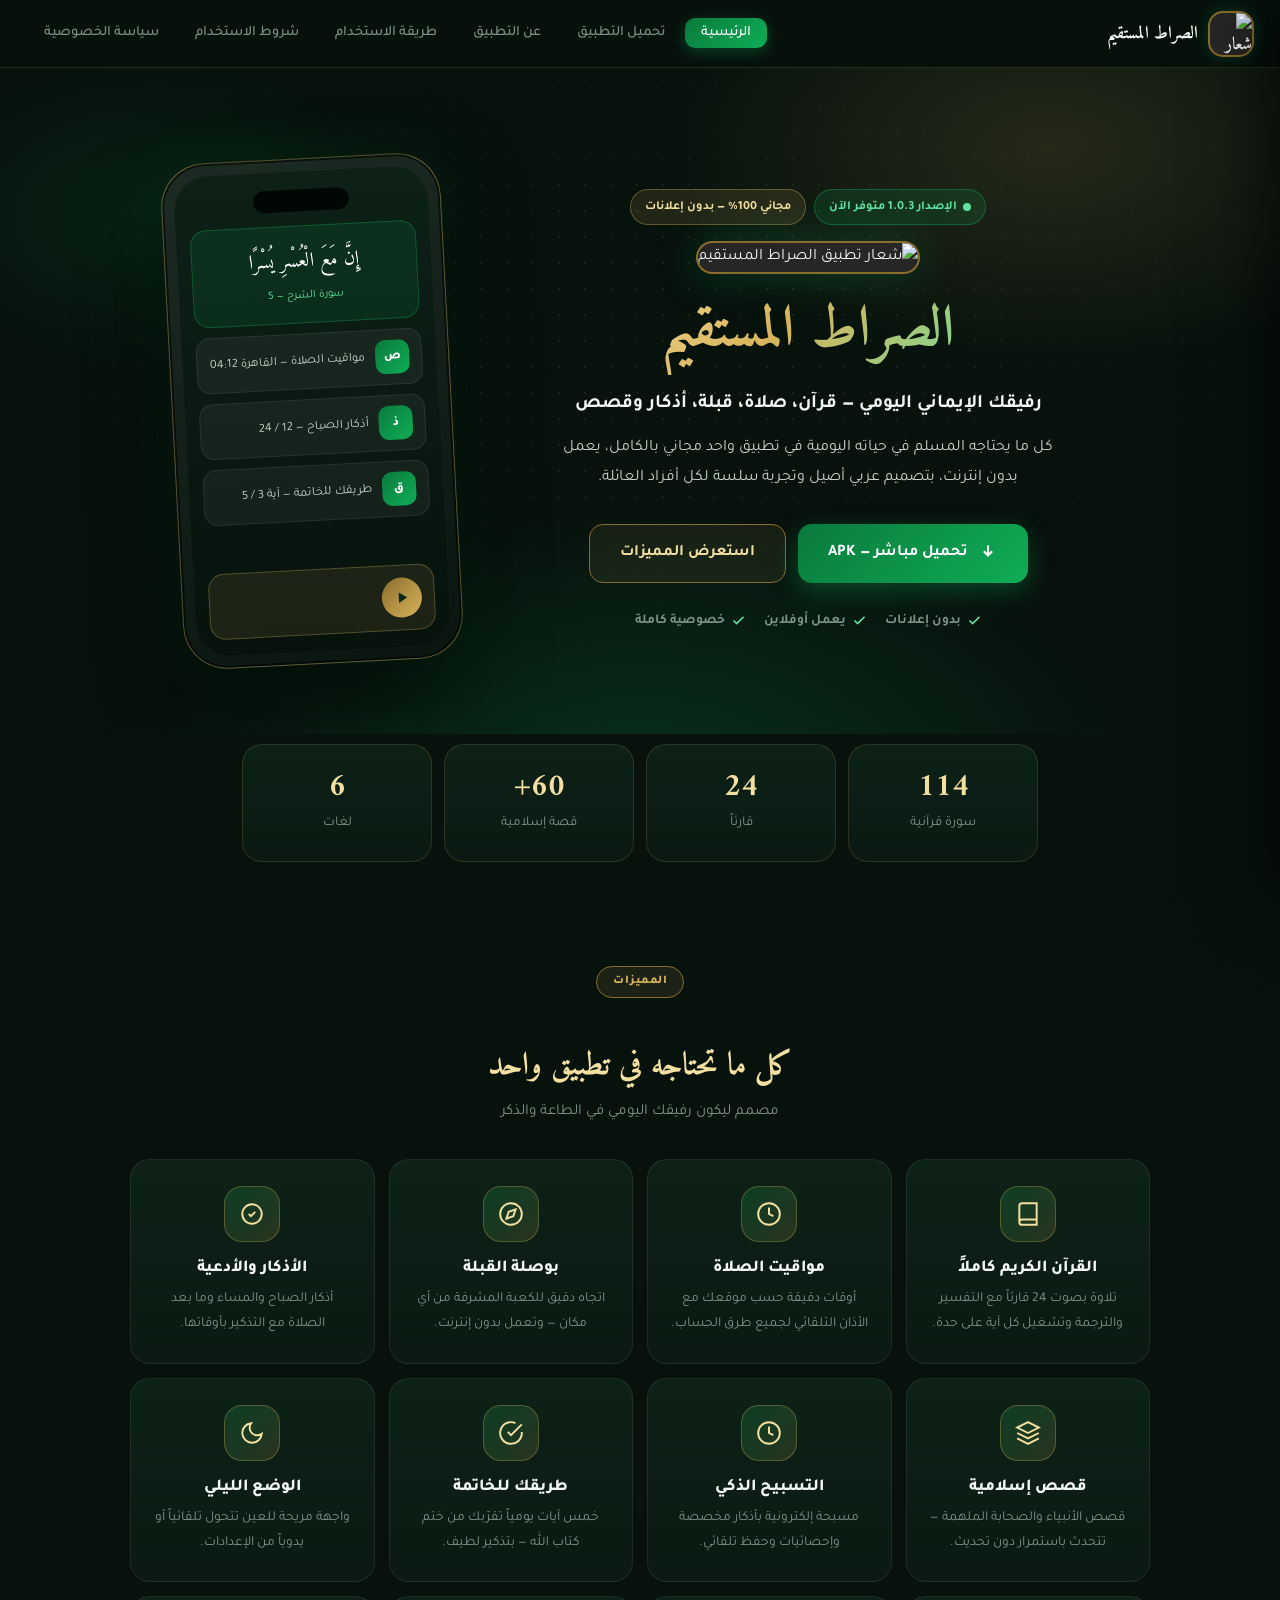
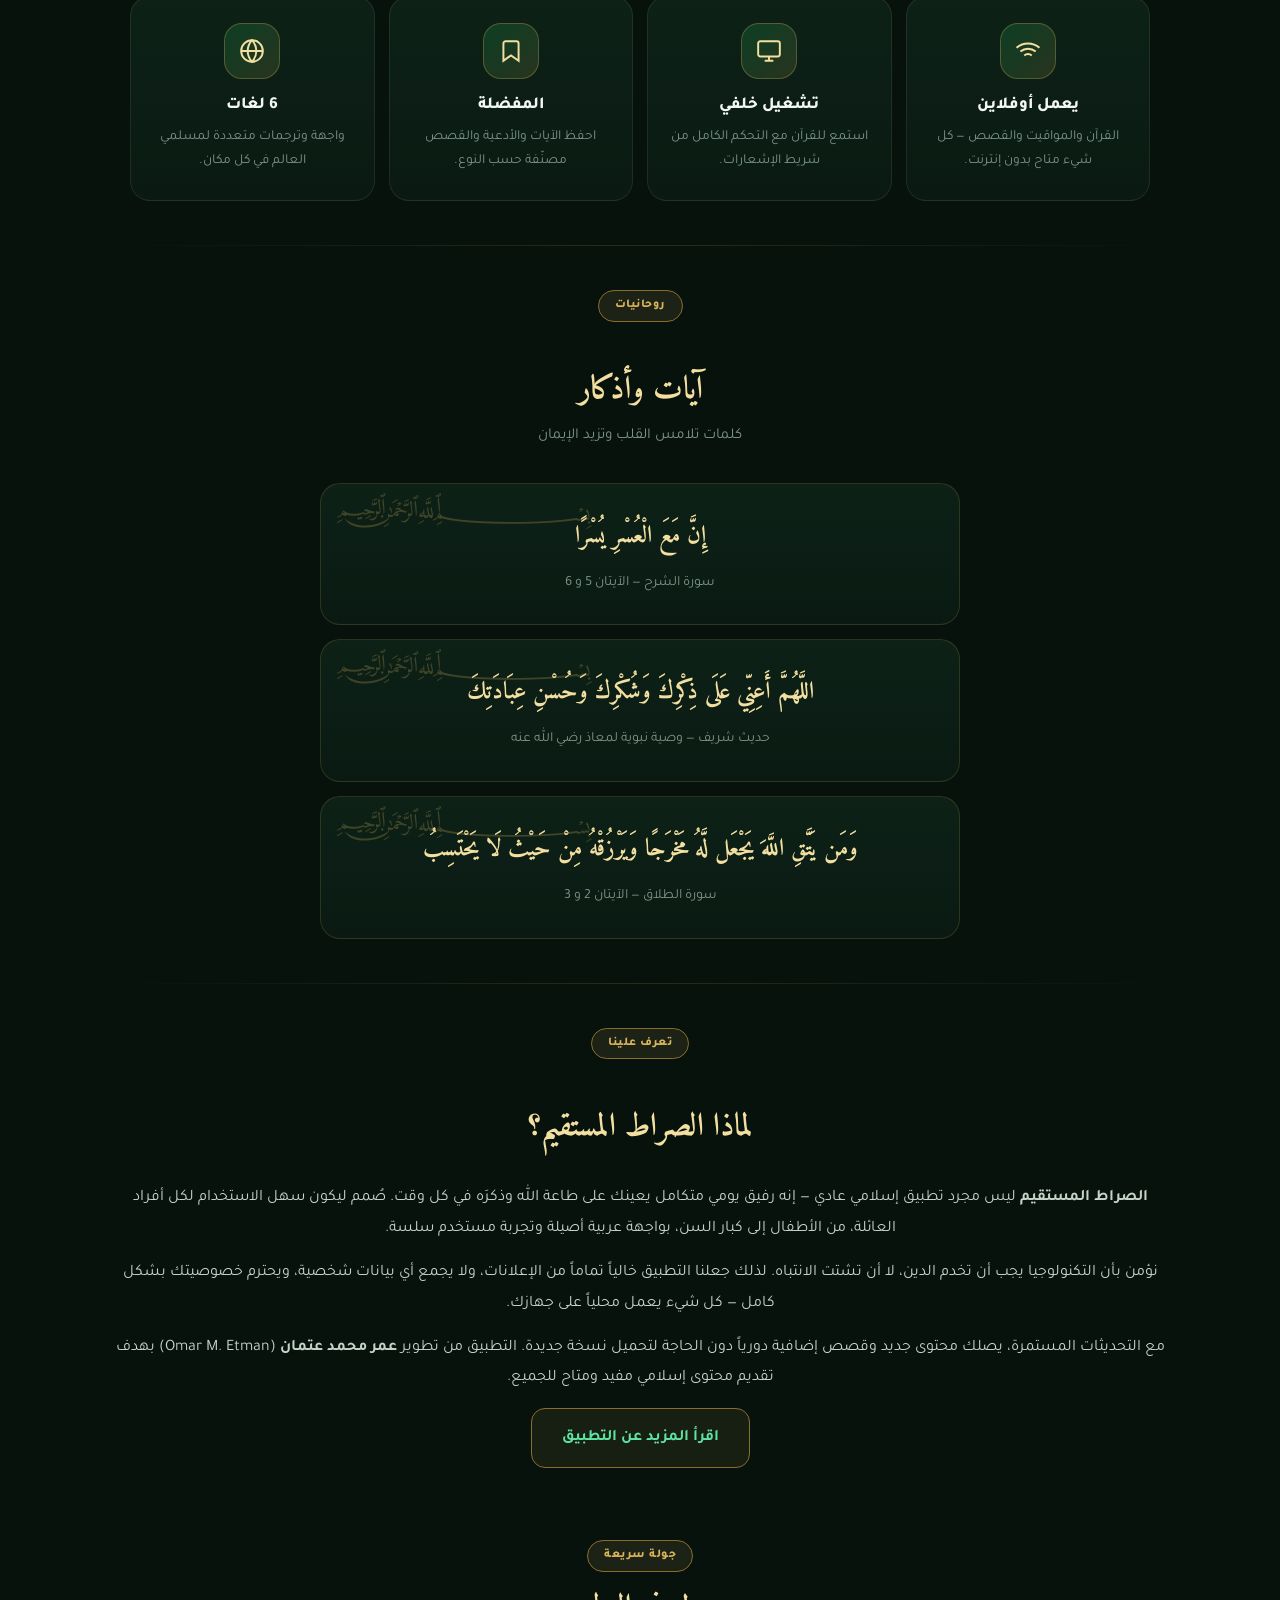
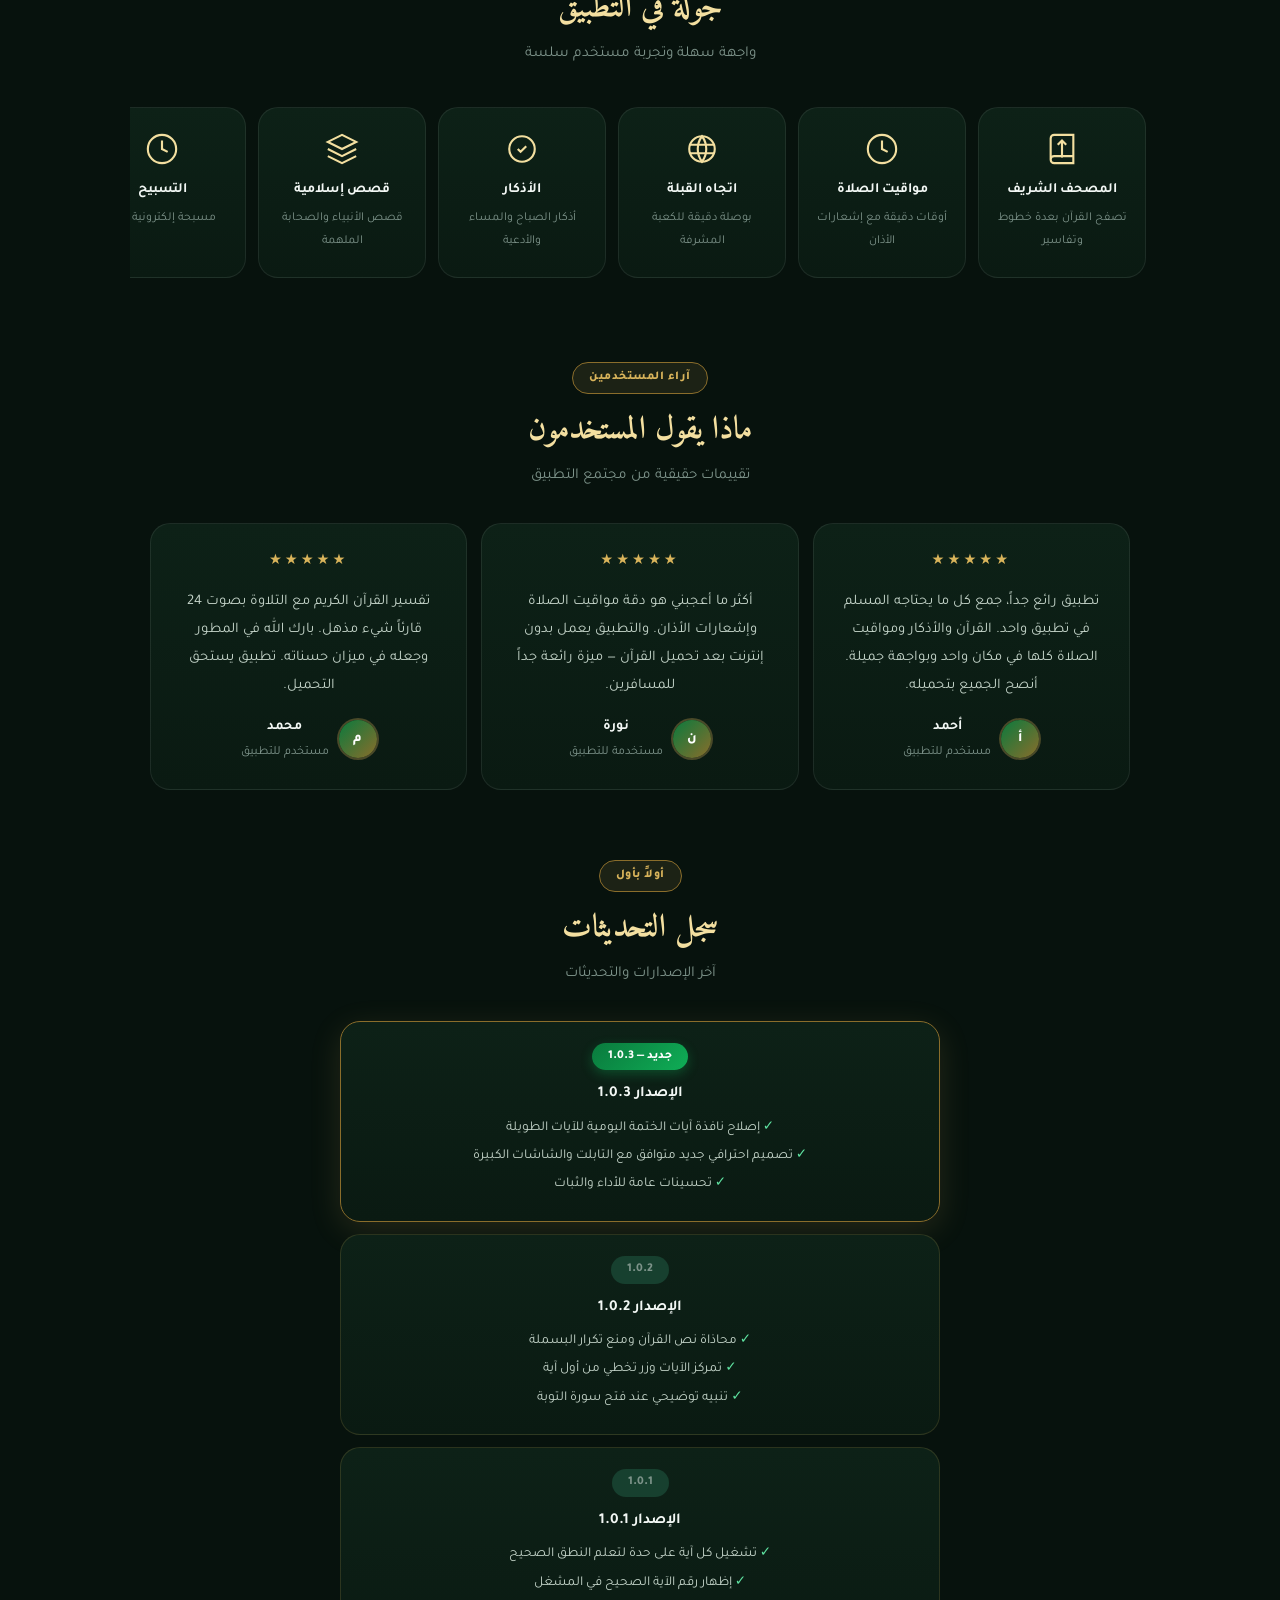
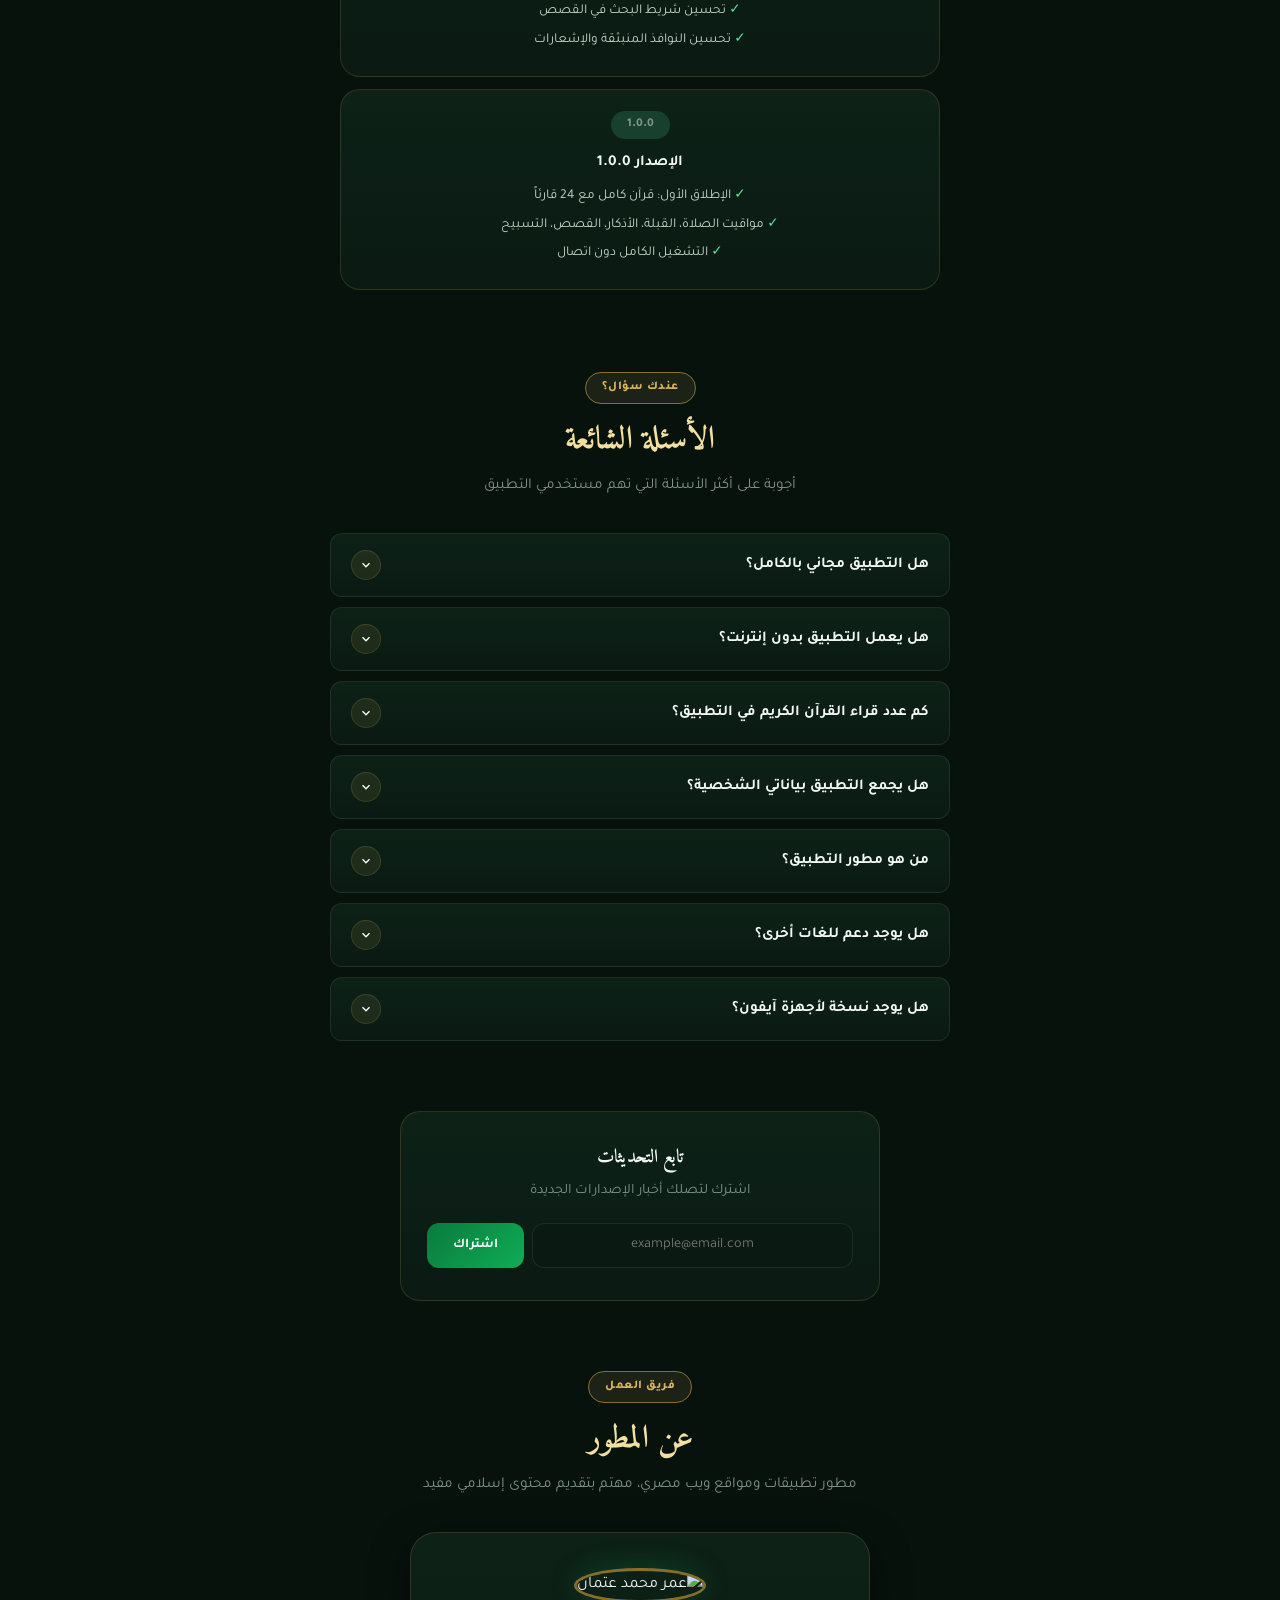
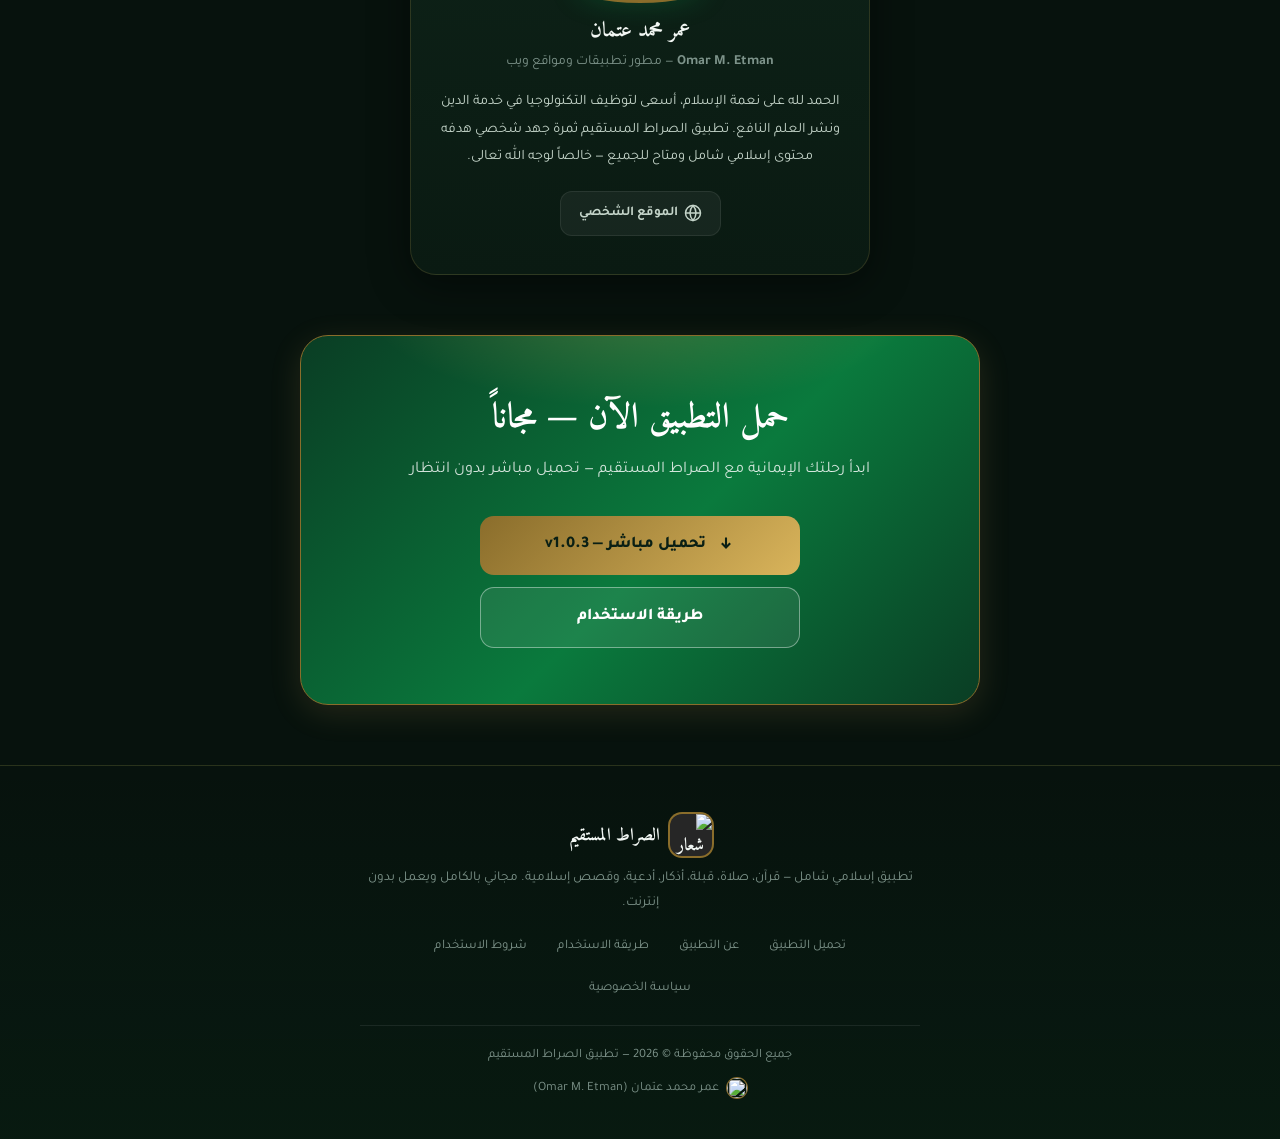
==== commit ac3d72b0: "Website: new developer logo + fixed logo framing (rounded, no crop)" ====
--- a/index.html
+++ b/index.html
@@ -16,7 +16,7 @@
   <meta property="og:url" content="https://sirat-el-mustaqeem.netlify.app">
   <meta property="og:title" content="الصراط المستقيم — تطبيق إسلامي متكامل">
   <meta property="og:description" content="تطبيق إسلامي مجاني شامل: القرآن كاملاً بصوت 24 قارئاً، مواقيت الصلاة، بوصلة القبلة، الأذكار، الأدعية، قصص الأنبياء والصحابة.">
-  <meta property="og:image" content="https://i.ibb.co/MxVwcNMV/logo.png">
+  <meta property="og:image" content="https://i.ibb.co/7tdpPKSq/Screenshot-2026-09-08-000534.png">
   <meta property="og:image:width" content="512">
   <meta property="og:image:height" content="512">
   <meta property="og:locale" content="ar_AR">
@@ -25,7 +25,7 @@
   <meta name="twitter:card" content="summary_large_image">
   <meta name="twitter:title" content="الصراط المستقيم — تطبيق إسلامي متكامل">
   <meta name="twitter:description" content="القرآن الكريم كاملاً بصوت 24 قارئاً، مواقيت الصلاة، بوصلة القبلة، الأذكار، الأدعية، قصص الأنبياء والصحابة — تطبيق إسلامي شامل مجاني.">
-  <meta name="twitter:image" content="https://i.ibb.co/MxVwcNMV/logo.png">
+  <meta name="twitter:image" content="https://i.ibb.co/7tdpPKSq/Screenshot-2026-09-08-000534.png">
 
   <script type="application/ld+json">
   {
@@ -59,7 +59,7 @@
     "name": "الصراط المستقيم",
     "alternateName": "Sirat El-Mustaqeem",
     "url": "https://sirat-el-mustaqeem.netlify.app",
-    "logo": "https://i.ibb.co/MxVwcNMV/logo.png",
+    "logo": "https://i.ibb.co/7tdpPKSq/Screenshot-2026-09-08-000534.png",
     "foundingDate": "2025",
     "founder": {
       "@type": "Person",
@@ -87,8 +87,8 @@
   }
   </script>
 
-  <link rel="icon" type="image/png" href="https://i.ibb.co/MxVwcNMV/logo.png">
-  <link rel="apple-touch-icon" href="https://i.ibb.co/MxVwcNMV/logo.png">
+  <link rel="icon" type="image/png" href="https://i.ibb.co/7tdpPKSq/Screenshot-2026-09-08-000534.png">
+  <link rel="apple-touch-icon" href="https://i.ibb.co/7tdpPKSq/Screenshot-2026-09-08-000534.png">
   <meta name="theme-color" content="#07120d">
   <link rel="preconnect" href="https://fonts.googleapis.com">
   <link rel="preconnect" href="https://fonts.gstatic.com" crossorigin>
@@ -103,7 +103,7 @@
 
 <header>
   <a href="index.html" class="logo">
-    <img src="https://i.ibb.co/MxVwcNMV/logo.png" alt="شعار تطبيق الصراط المستقيم">
+    <img src="https://i.ibb.co/7tdpPKSq/Screenshot-2026-09-08-000534.png" alt="شعار تطبيق الصراط المستقيم">
     <span>الصراط المستقيم</span>
   </a>
   <nav>
@@ -125,7 +125,7 @@
 <div class="sidebar" id="sidebar">
   <div class="sidebar-header">
     <div class="logo">
-      <img src="https://i.ibb.co/MxVwcNMV/logo.png" alt="شعار تطبيق الصراط المستقيم">
+      <img src="https://i.ibb.co/7tdpPKSq/Screenshot-2026-09-08-000534.png" alt="شعار تطبيق الصراط المستقيم">
       <span>الصراط المستقيم</span>
     </div>
     <button class="close-btn" id="closeSidebar" aria-label="إغلاق القائمة">
@@ -151,7 +151,7 @@
         <span class="hero-badge">مجاني 100% — بدون إعلانات</span>
       </div>
       <div class="hero-logo">
-        <img src="https://i.ibb.co/MxVwcNMV/logo.png" alt="شعار تطبيق الصراط المستقيم">
+        <img src="https://i.ibb.co/7tdpPKSq/Screenshot-2026-09-08-000534.png" alt="شعار تطبيق الصراط المستقيم">
       </div>
       <h1>الصراط المستقيم</h1>
       <p class="hero-subtitle">رفيقك الإيماني اليومي — قرآن، صلاة، قبلة، أذكار وقصص</p>
@@ -555,7 +555,7 @@
 <footer>
   <div class="footer-inner">
     <div class="flogo">
-      <img src="https://i.ibb.co/MxVwcNMV/logo.png" alt="شعار التطبيق">
+      <img src="https://i.ibb.co/7tdpPKSq/Screenshot-2026-09-08-000534.png" alt="شعار التطبيق">
       <span>الصراط المستقيم</span>
     </div>
     <p>تطبيق إسلامي شامل — قرآن، صلاة، قبلة، أذكار، أدعية، وقصص إسلامية. مجاني بالكامل ويعمل بدون إنترنت.</p>
--- a/style.css
+++ b/style.css
@@ -56,7 +56,7 @@
   display:flex;align-items:center;justify-content:space-between;
 }
 .logo{display:flex;align-items:center;gap:12px;font-weight:800;font-size:1.1rem;font-family:var(--font-display)}
-.logo img{width:42px;height:42px;border-radius:50%;box-shadow:0 0 0 2px var(--gold-deep),0 0 18px var(--accent-glow)}
+.logo img{width:42px;height:42px;border-radius:13px;object-fit:contain;background:#262626;box-shadow:0 0 0 2px var(--gold-deep),0 0 18px var(--accent-glow)}
 .nav-links{display:flex;gap:4px}
 .nav-links a{
   padding:8px 16px;border-radius:10px;
@@ -146,7 +146,7 @@
 @keyframes pulse-ring{0%{box-shadow:0 0 0 0 rgba(95,227,161,.55)}70%{box-shadow:0 0 0 9px rgba(95,227,161,0)}100%{box-shadow:0 0 0 0 rgba(95,227,161,0)}}
 .hero-logo{margin-bottom:16px}
 .hero-logo img{
-  width:96px;height:96px;border-radius:28px;
+  width:96px;height:96px;border-radius:26px;object-fit:contain;background:#262626;
   box-shadow:0 0 0 2px var(--gold-deep),0 0 44px var(--accent-glow);
 }
 .hero h1{
@@ -485,7 +485,7 @@
 footer{border-top:1px solid var(--border);padding:48px 20px 28px;text-align:center;background:linear-gradient(180deg,transparent,rgba(15,173,86,.05))}
 .footer-inner{max-width:560px;margin:0 auto}
 .footer-inner .flogo{display:flex;align-items:center;justify-content:center;gap:10px;font-weight:800;font-size:1.1rem;margin-bottom:10px;font-family:var(--font-display)}
-.footer-inner .flogo img{width:42px;height:42px;border-radius:50%;box-shadow:0 0 0 2px var(--gold-deep)}
+.footer-inner .flogo img{width:42px;height:42px;border-radius:12px;object-fit:contain;background:#262626;box-shadow:0 0 0 2px var(--gold-deep)}
 .footer-inner p{font-size:.85rem;color:var(--text-muted);line-height:1.8;margin-bottom:14px}
 .footer-links{display:flex;gap:6px;justify-content:center;flex-wrap:wrap;margin-bottom:18px}
 .footer-links a{font-size:.82rem;color:var(--text-muted);padding:6px 12px;border-radius:8px;transition:color .2s,background .2s}
